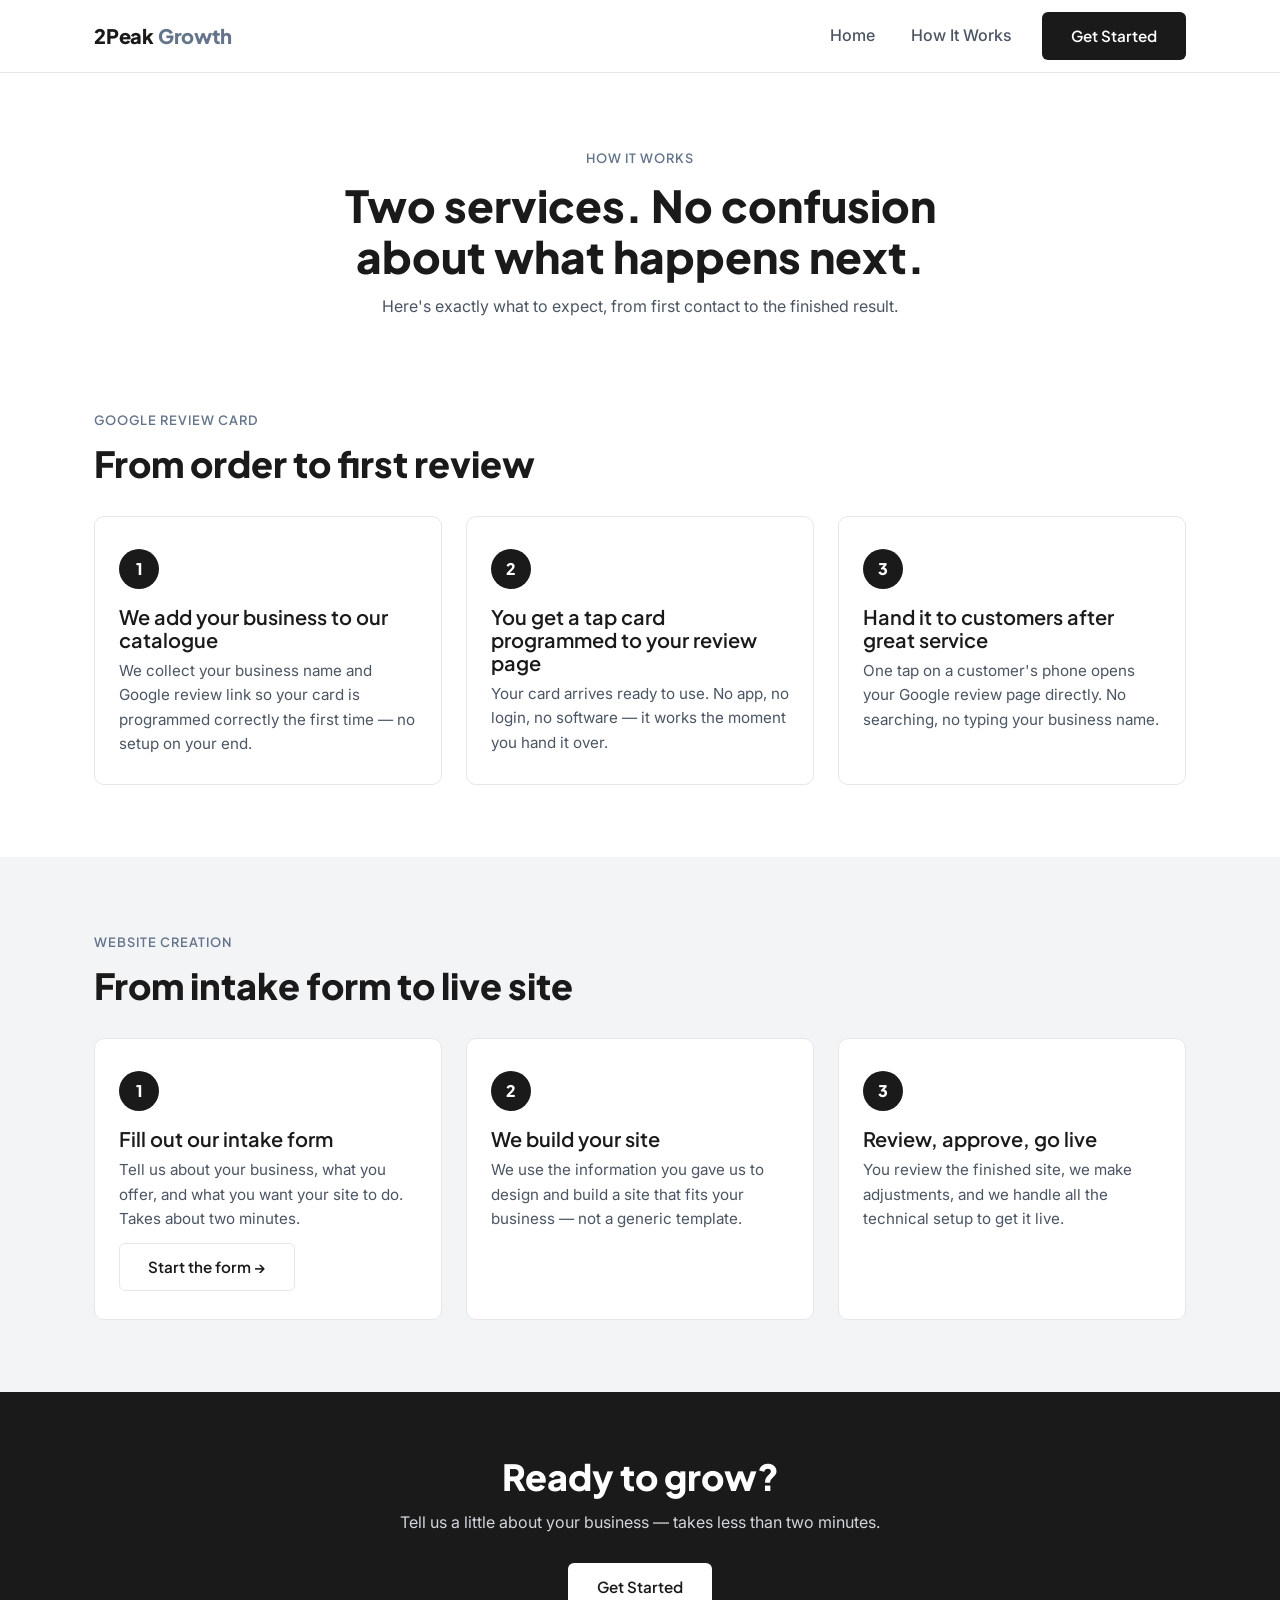
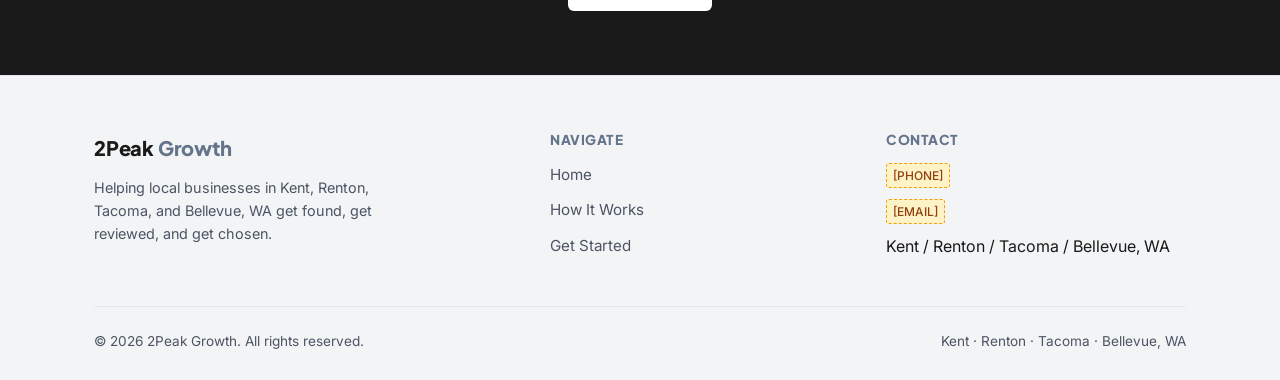
==== how-it-works.html @ 21f5dffa "Initial build: 2Peak Growth marketing site Co-Authored-By: Claude Sonnet 5 <noreply@anthropic.com> C" ====
<!DOCTYPE html>
<html lang="en">
<head>
<meta charset="UTF-8" />
<meta name="viewport" content="width=device-width, initial-scale=1.0" />
<title>How It Works — 2Peak Growth</title>
<meta name="description" content="See exactly how the Google Review tap card and website creation process work, step by step." />
<link rel="preconnect" href="https://fonts.googleapis.com">
<link rel="preconnect" href="https://fonts.gstatic.com" crossorigin>
<link href="https://fonts.googleapis.com/css2?family=Inter:wght@400;500&family=Plus+Jakarta+Sans:wght@600;800&display=swap" rel="stylesheet">
<link rel="stylesheet" href="css/style.css" />
</head>
<body>

<header class="site-header">
  <div class="container nav">
    <a href="index.html" class="logo">2Peak <span>Growth</span></a>
    <nav aria-label="Primary">
      <button class="nav-toggle" aria-label="Toggle menu" aria-expanded="false">
        <span></span><span></span><span></span>
      </button>
      <div class="nav-links">
        <a href="index.html">Home</a>
        <a href="how-it-works.html">How It Works</a>
        <a href="start.html" class="btn btn-primary nav-cta">Get Started</a>
      </div>
    </nav>
  </div>
</header>

<main>

  <section class="section" style="padding-bottom:24px;">
    <div class="container">
      <div class="section-header" style="max-width:640px;">
        <span class="eyebrow">How It Works</span>
        <h1 style="font-size:clamp(1.9rem, 4vw, 2.75rem);">Two services. No confusion about what happens next.</h1>
        <p>Here's exactly what to expect, from first contact to the finished result.</p>
      </div>
    </div>
  </section>

  <!-- RC Card section -->
  <section class="section" style="padding-top:24px;">
    <div class="container">
      <div class="how-block">
        <div class="how-block-header">
          <span class="eyebrow">Google Review Card</span>
          <h2>From order to first review</h2>
        </div>
        <div class="steps">
          <div class="step">
            <div class="step-number">1</div>
            <h3>We add your business to our catalogue</h3>
            <p>We collect your business name and Google review link so your card is programmed correctly the first time — no setup on your end.</p>
          </div>
          <div class="step">
            <div class="step-number">2</div>
            <h3>You get a tap card programmed to your review page</h3>
            <p>Your card arrives ready to use. No app, no login, no software — it works the moment you hand it over.</p>
          </div>
          <div class="step">
            <div class="step-number">3</div>
            <h3>Hand it to customers after great service</h3>
            <p>One tap on a customer's phone opens your Google review page directly. No searching, no typing your business name.</p>
          </div>
        </div>
      </div>
    </div>
  </section>

  <!-- Website section -->
  <section class="section section-alt">
    <div class="container">
      <div class="how-block">
        <div class="how-block-header">
          <span class="eyebrow">Website Creation</span>
          <h2>From intake form to live site</h2>
        </div>
        <div class="steps">
          <div class="step">
            <div class="step-number">1</div>
            <h3>Fill out our intake form</h3>
            <p>Tell us about your business, what you offer, and what you want your site to do. Takes about two minutes.</p>
            <p style="margin-top:12px;"><a href="start.html" class="btn btn-ghost">Start the form →</a></p>
          </div>
          <div class="step">
            <div class="step-number">2</div>
            <h3>We build your site</h3>
            <p>We use the information you gave us to design and build a site that fits your business — not a generic template.</p>
          </div>
          <div class="step">
            <div class="step-number">3</div>
            <h3>Review, approve, go live</h3>
            <p>You review the finished site, we make adjustments, and we handle all the technical setup to get it live.</p>
          </div>
        </div>
      </div>
    </div>
  </section>

  <section class="cta-band">
    <div class="container">
      <h2>Ready to grow?</h2>
      <p>Tell us a little about your business — takes less than two minutes.</p>
      <a href="start.html" class="btn btn-primary">Get Started</a>
    </div>
  </section>

</main>

<footer class="site-footer">
  <div class="container">
    <div class="footer-grid">
      <div class="footer-brand">
        <a href="index.html" class="logo">2Peak <span>Growth</span></a>
        <p>Helping local businesses in Kent, Renton, Tacoma, and Bellevue, WA get found, get reviewed, and get chosen.</p>
      </div>
      <div class="footer-col">
        <h4>Navigate</h4>
        <ul>
          <li><a href="index.html">Home</a></li>
          <li><a href="how-it-works.html">How It Works</a></li>
          <li><a href="start.html">Get Started</a></li>
        </ul>
      </div>
      <div class="footer-col">
        <h4>Contact</h4>
        <ul>
          <li><span class="placeholder">[PHONE]</span></li>
          <li><span class="placeholder">[EMAIL]</span></li>
          <li>Kent / Renton / Tacoma / Bellevue, WA</li>
        </ul>
      </div>
    </div>
    <div class="footer-bottom">
      <span>&copy; 2026 2Peak Growth. All rights reserved.</span>
      <span>Kent · Renton · Tacoma · Bellevue, WA</span>
    </div>
  </div>
</footer>

<script src="js/main.js"></script>
</body>
</html>
---- css/style.css ----
/* ============================================================
   2Peak Growth — style.css
   Single stylesheet, no framework. Mobile-first.
   ============================================================ */

/* ---------- Reset ---------- */
*,
*::before,
*::after {
  box-sizing: border-box;
}

html,
body,
h1,
h2,
h3,
h4,
p,
ul,
ol,
figure {
  margin: 0;
  padding: 0;
}

ul {
  list-style: none;
}

a {
  color: inherit;
  text-decoration: none;
}

img,
svg {
  display: block;
  max-width: 100%;
}

button {
  font: inherit;
  cursor: pointer;
}

/* ---------- Design tokens ---------- */
:root {
  --color-bg: #ffffff;
  --color-bg-alt: #f3f4f6;
  --color-bg-off: #f8f8f8;
  --color-text: #1a1a1a;
  --color-text-muted: #4b5563;
  --color-accent: #64748b;
  --color-border: #e5e7eb;
  --color-dark: #1a1a1a;
  --color-blue: #2563eb;
  --color-blue-dark: #1d4ed8;
  --color-error: #dc2626;
  --color-error-bg: #fef2f2;
  --color-success: #059669;
  --color-success-bg: #ecfdf5;

  --font-heading: "Plus Jakarta Sans", -apple-system, BlinkMacSystemFont, "Segoe UI", sans-serif;
  --font-body: "Inter", -apple-system, BlinkMacSystemFont, "Segoe UI", sans-serif;

  --max-width: 1140px;
  --radius: 10px;
  --radius-sm: 6px;

  --shadow-sm: 0 1px 2px rgba(26, 26, 26, 0.05);
  --shadow-md: 0 4px 16px rgba(26, 26, 26, 0.08);
}

body {
  background: var(--color-bg);
  color: var(--color-text);
  font-family: var(--font-body);
  font-weight: 400;
  line-height: 1.6;
  -webkit-font-smoothing: antialiased;
}

h1,
h2,
h3,
h4 {
  font-family: var(--font-heading);
  font-weight: 800;
  line-height: 1.15;
  color: var(--color-text);
}

h1 {
  font-size: clamp(2.1rem, 5vw, 3.4rem);
}

h2 {
  font-size: clamp(1.6rem, 3.5vw, 2.25rem);
}

h3 {
  font-size: 1.25rem;
  font-weight: 600;
}

p {
  color: var(--color-text-muted);
}

.eyebrow {
  display: inline-block;
  font-family: var(--font-heading);
  font-weight: 600;
  font-size: 0.8rem;
  letter-spacing: 0.08em;
  text-transform: uppercase;
  color: var(--color-accent);
  margin-bottom: 0.75rem;
}

/* ---------- Layout helpers ---------- */
.container {
  width: 100%;
  max-width: var(--max-width);
  margin: 0 auto;
  padding: 0 24px;
}

.section {
  padding: 72px 0;
}

.section-alt {
  background: var(--color-bg-alt);
}

.section-header {
  max-width: 640px;
  margin: 0 auto 40px;
  text-align: center;
}

.section-header p {
  margin-top: 12px;
}

/* ---------- Placeholder marker ---------- */
.placeholder {
  background: #fef3c7;
  border: 1px dashed #f59e0b;
  padding: 2px 6px;
  border-radius: 3px;
  font-size: 12px;
  color: #92400e;
  font-family: var(--font-body);
  font-weight: 500;
  display: inline-block;
}

/* ---------- Buttons ---------- */
.btn {
  display: inline-flex;
  align-items: center;
  justify-content: center;
  gap: 8px;
  min-height: 48px;
  padding: 0 28px;
  border-radius: var(--radius-sm);
  font-family: var(--font-heading);
  font-weight: 600;
  font-size: 0.95rem;
  border: 1px solid transparent;
  transition: transform 0.12s ease, background-color 0.12s ease, border-color 0.12s ease;
  white-space: nowrap;
}

.btn:active {
  transform: translateY(1px);
}

.btn-primary {
  background: var(--color-dark);
  color: #ffffff;
}

.btn-primary:hover {
  background: #333333;
}

.btn-blue {
  background: var(--color-blue);
  color: #ffffff;
}

.btn-blue:hover {
  background: var(--color-blue-dark);
}

.btn-ghost {
  background: transparent;
  color: var(--color-text);
  border-color: var(--color-border);
}

.btn-ghost:hover {
  border-color: var(--color-accent);
  background: var(--color-bg-alt);
}

.btn-block {
  width: 100%;
}

/* ---------- Header / Nav ---------- */
.site-header {
  position: sticky;
  top: 0;
  z-index: 50;
  background: rgba(255, 255, 255, 0.92);
  backdrop-filter: saturate(180%) blur(8px);
  border-bottom: 1px solid var(--color-border);
}

.nav {
  display: flex;
  align-items: center;
  justify-content: space-between;
  height: 72px;
}

.logo {
  font-family: var(--font-heading);
  font-weight: 800;
  font-size: 1.25rem;
  letter-spacing: -0.01em;
  color: var(--color-text);
}

.logo span {
  color: var(--color-accent);
}

.nav-links {
  display: flex;
  align-items: center;
  gap: 8px;
}

.nav-links a:not(.btn) {
  display: inline-flex;
  align-items: center;
  height: 44px;
  padding: 0 14px;
  font-weight: 500;
  color: var(--color-text-muted);
  border-radius: var(--radius-sm);
  transition: color 0.12s ease, background-color 0.12s ease;
}

.nav-links a:not(.btn):hover {
  color: var(--color-text);
  background: var(--color-bg-alt);
}

.nav-cta {
  margin-left: 8px;
}

.nav-toggle {
  display: none;
  flex-direction: column;
  justify-content: center;
  gap: 5px;
  width: 44px;
  height: 44px;
  background: transparent;
  border: 1px solid var(--color-border);
  border-radius: var(--radius-sm);
}

.nav-toggle span {
  display: block;
  width: 20px;
  height: 2px;
  margin: 0 auto;
  background: var(--color-text);
  transition: transform 0.2s ease, opacity 0.2s ease;
}

.nav-toggle.is-open span:nth-child(1) {
  transform: translateY(7px) rotate(45deg);
}

.nav-toggle.is-open span:nth-child(2) {
  opacity: 0;
}

.nav-toggle.is-open span:nth-child(3) {
  transform: translateY(-7px) rotate(-45deg);
}

@media (max-width: 767px) {
  .nav-toggle {
    display: flex;
  }

  .nav-links {
    position: absolute;
    top: 72px;
    left: 0;
    right: 0;
    flex-direction: column;
    align-items: stretch;
    background: #ffffff;
    border-bottom: 1px solid var(--color-border);
    padding: 12px 24px 20px;
    gap: 4px;
    display: none;
  }

  .nav-links.is-open {
    display: flex;
  }

  .nav-links a:not(.btn) {
    height: 48px;
    width: 100%;
  }

  .nav-cta {
    margin-left: 0;
    margin-top: 8px;
  }
}

/* ---------- Hero ---------- */
.hero {
  position: relative;
  overflow: hidden;
  padding: 96px 0 80px;
}

.hero-bg {
  position: absolute;
  inset: 0;
  z-index: 0;
  pointer-events: none;
  opacity: 0.6;
}

.hero-bg svg {
  width: 100%;
  height: 100%;
}

.hero-inner {
  position: relative;
  z-index: 1;
  max-width: 720px;
}

.hero h1 {
  margin-bottom: 20px;
}

.hero-sub {
  font-size: 1.15rem;
  max-width: 560px;
  margin-bottom: 32px;
}

.hero-actions {
  display: flex;
  flex-wrap: wrap;
  gap: 14px;
}

/* ---------- Stats ---------- */
.stat-grid {
  display: grid;
  grid-template-columns: 1fr;
  gap: 20px;
}

@media (min-width: 640px) {
  .stat-grid {
    grid-template-columns: repeat(3, 1fr);
  }
}

.stat-card {
  background: var(--color-bg);
  border: 1px solid var(--color-border);
  border-radius: var(--radius);
  padding: 28px 24px;
  text-align: center;
}

.stat-number {
  font-family: var(--font-heading);
  font-weight: 800;
  font-size: 2.25rem;
  color: var(--color-text);
  display: block;
  margin-bottom: 8px;
}

.stat-card p {
  font-size: 0.95rem;
}

/* ---------- Service cards ---------- */
.card-grid {
  display: grid;
  grid-template-columns: 1fr;
  gap: 24px;
}

@media (min-width: 720px) {
  .card-grid {
    grid-template-columns: repeat(2, 1fr);
  }
}

.service-card {
  background: var(--color-bg);
  border: 1px solid var(--color-border);
  border-radius: var(--radius);
  padding: 36px 32px;
  display: flex;
  flex-direction: column;
  gap: 16px;
  transition: box-shadow 0.15s ease, transform 0.15s ease;
}

.service-card:hover {
  box-shadow: var(--shadow-md);
  transform: translateY(-2px);
}

.service-icon {
  width: 52px;
  height: 52px;
  border-radius: var(--radius-sm);
  background: var(--color-bg-alt);
  display: flex;
  align-items: center;
  justify-content: center;
  color: var(--color-accent);
}

.service-price {
  font-family: var(--font-heading);
  font-weight: 800;
  font-size: 1.5rem;
  color: var(--color-text);
}

.service-card .btn {
  margin-top: 8px;
  align-self: flex-start;
}

/* ---------- Steps ---------- */
.steps {
  display: grid;
  grid-template-columns: 1fr;
  gap: 24px;
}

@media (min-width: 720px) {
  .steps {
    grid-template-columns: repeat(3, 1fr);
  }
}

.step {
  position: relative;
  padding: 32px 24px 28px;
  background: var(--color-bg);
  border: 1px solid var(--color-border);
  border-radius: var(--radius);
}

.step-number {
  width: 40px;
  height: 40px;
  border-radius: 50%;
  background: var(--color-dark);
  color: #fff;
  font-family: var(--font-heading);
  font-weight: 800;
  display: flex;
  align-items: center;
  justify-content: center;
  margin-bottom: 16px;
}

.step h3 {
  margin-bottom: 8px;
}

.step p {
  font-size: 0.95rem;
}

.how-block {
  margin-bottom: 64px;
}

.how-block:last-child {
  margin-bottom: 0;
}

.how-block-header {
  margin-bottom: 32px;
}

.how-block-header h2 {
  margin-bottom: 8px;
}

/* ---------- Results teaser / coming soon ---------- */
.teaser-box {
  max-width: 640px;
  margin: 0 auto;
  text-align: center;
  background: var(--color-bg);
  border: 1px dashed var(--color-border);
  border-radius: var(--radius);
  padding: 56px 32px;
}

.teaser-icon {
  width: 56px;
  height: 56px;
  margin: 0 auto 20px;
  border-radius: 50%;
  background: var(--color-bg-alt);
  display: flex;
  align-items: center;
  justify-content: center;
  color: var(--color-accent);
}

.teaser-box h2 {
  margin-bottom: 10px;
}

.teaser-box p {
  margin-bottom: 0;
}

/* ---------- CTA band ---------- */
.cta-band {
  background: var(--color-dark);
  padding: 64px 0;
  text-align: center;
}

.cta-band h2 {
  color: #ffffff;
  margin-bottom: 12px;
}

.cta-band p {
  color: #d1d5db;
  margin-bottom: 28px;
}

.cta-band .btn-primary {
  background: #ffffff;
  color: var(--color-dark);
}

.cta-band .btn-primary:hover {
  background: #e5e7eb;
}

/* ---------- Footer ---------- */
.site-footer {
  background: var(--color-bg-alt);
  border-top: 1px solid var(--color-border);
  padding: 56px 0 28px;
}

.footer-grid {
  display: grid;
  grid-template-columns: 1fr;
  gap: 36px;
  margin-bottom: 36px;
}

@media (min-width: 640px) {
  .footer-grid {
    grid-template-columns: 1.4fr 1fr 1fr;
  }
}

.footer-brand p {
  margin-top: 12px;
  font-size: 0.9rem;
  max-width: 280px;
}

.footer-col h4 {
  font-size: 0.85rem;
  letter-spacing: 0.04em;
  text-transform: uppercase;
  color: var(--color-accent);
  margin-bottom: 14px;
}

.footer-col ul li {
  margin-bottom: 10px;
}

.footer-col ul li a {
  font-size: 0.95rem;
  color: var(--color-text-muted);
}

.footer-col ul li a:hover {
  color: var(--color-text);
}

.footer-bottom {
  border-top: 1px solid var(--color-border);
  padding-top: 24px;
  display: flex;
  flex-wrap: wrap;
  gap: 12px;
  justify-content: space-between;
  font-size: 0.85rem;
  color: var(--color-text-muted);
}

/* ---------- Forms ---------- */
.form-page {
  padding: 64px 0 96px;
}

.form-wrap {
  max-width: 640px;
  margin: 0 auto;
}

.form-intro {
  text-align: center;
  margin-bottom: 40px;
}

.form-intro p {
  margin-top: 10px;
}

.lead-form {
  background: var(--color-bg);
  border: 1px solid var(--color-border);
  border-radius: var(--radius);
  padding: 36px;
  display: grid;
  gap: 22px;
}

@media (max-width: 480px) {
  .lead-form {
    padding: 24px 20px;
  }
}

.field {
  display: flex;
  flex-direction: column;
  gap: 6px;
}

.field label {
  font-family: var(--font-heading);
  font-weight: 600;
  font-size: 0.9rem;
}

.field .hint {
  font-size: 0.8rem;
  color: var(--color-text-muted);
  font-weight: 400;
}

.field input[type="text"],
.field input[type="email"],
.field input[type="tel"],
.field input[type="number"],
.field input[type="url"],
.field textarea {
  min-height: 48px;
  padding: 0 14px;
  border: 1px solid var(--color-border);
  border-radius: var(--radius-sm);
  font-family: var(--font-body);
  font-size: 0.95rem;
  background: var(--color-bg);
  color: var(--color-text);
  transition: border-color 0.12s ease;
}

.field textarea {
  min-height: 120px;
  padding: 12px 14px;
  resize: vertical;
}

.field input:focus,
.field textarea:focus {
  outline: none;
  border-color: var(--color-accent);
}

.field.has-error input,
.field.has-error textarea {
  border-color: var(--color-error);
  background: var(--color-error-bg);
}

.field-error {
  display: none;
  font-size: 0.82rem;
  color: var(--color-error);
}

.field.has-error .field-error {
  display: block;
}

.radio-group {
  display: flex;
  flex-wrap: wrap;
  gap: 10px;
}

.radio-option {
  flex: 1 1 140px;
  position: relative;
}

.radio-option input {
  position: absolute;
  opacity: 0;
  width: 44px;
  height: 44px;
  cursor: pointer;
}

.radio-option label {
  display: flex;
  align-items: center;
  justify-content: center;
  min-height: 48px;
  padding: 0 12px;
  border: 1px solid var(--color-border);
  border-radius: var(--radius-sm);
  font-weight: 500;
  font-size: 0.9rem;
  text-align: center;
  transition: border-color 0.12s ease, background-color 0.12s ease;
}

.radio-option input:checked + label {
  border-color: var(--color-dark);
  background: var(--color-bg-alt);
}

.radio-option input:focus-visible + label {
  outline: 2px solid var(--color-blue);
  outline-offset: 2px;
}

.form-status {
  display: none;
  padding: 16px 18px;
  border-radius: var(--radius-sm);
  font-size: 0.95rem;
  font-weight: 500;
}

.form-status.is-visible {
  display: block;
}

.form-status.is-success {
  background: var(--color-success-bg);
  color: var(--color-success);
  border: 1px solid #a7f3d0;
}

.form-status.is-error {
  background: var(--color-error-bg);
  color: var(--color-error);
  border: 1px solid #fecaca;
}

.required-note {
  font-size: 0.85rem;
  color: var(--color-text-muted);
  margin-top: -6px;
}

.lead-form[hidden] {
  display: none;
}

/* ---------- Placeholder pages (results / portfolio / pricing) ---------- */
.coming-soon {
  padding: 96px 0;
}

.coming-soon .teaser-box {
  padding: 64px 40px;
}

.coming-soon .teaser-box .btn {
  margin-top: 24px;
}

/* ---------- Utility ---------- */
.mt-0 {
  margin-top: 0;
}

.text-center {
  text-align: center;
}

.visually-hidden {
  position: absolute;
  width: 1px;
  height: 1px;
  overflow: hidden;
  clip: rect(0 0 0 0);
  white-space: nowrap;
}
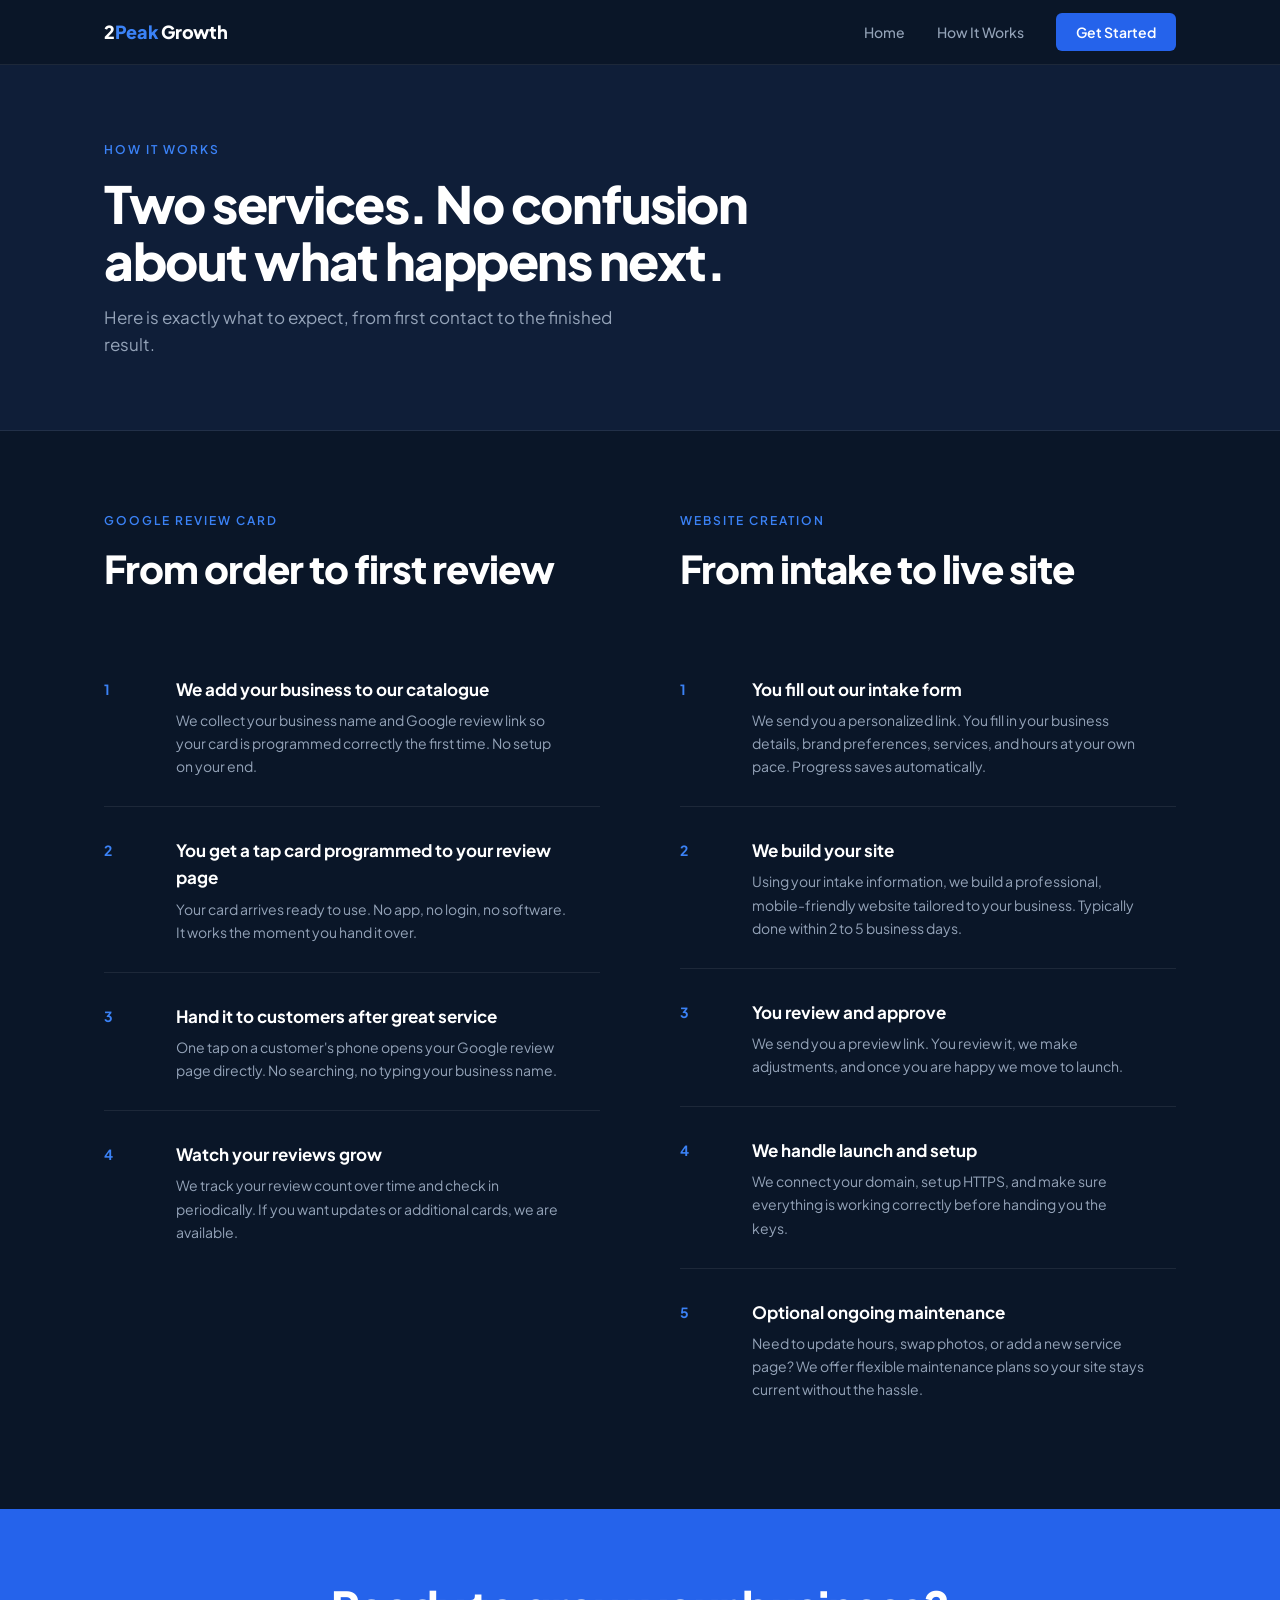
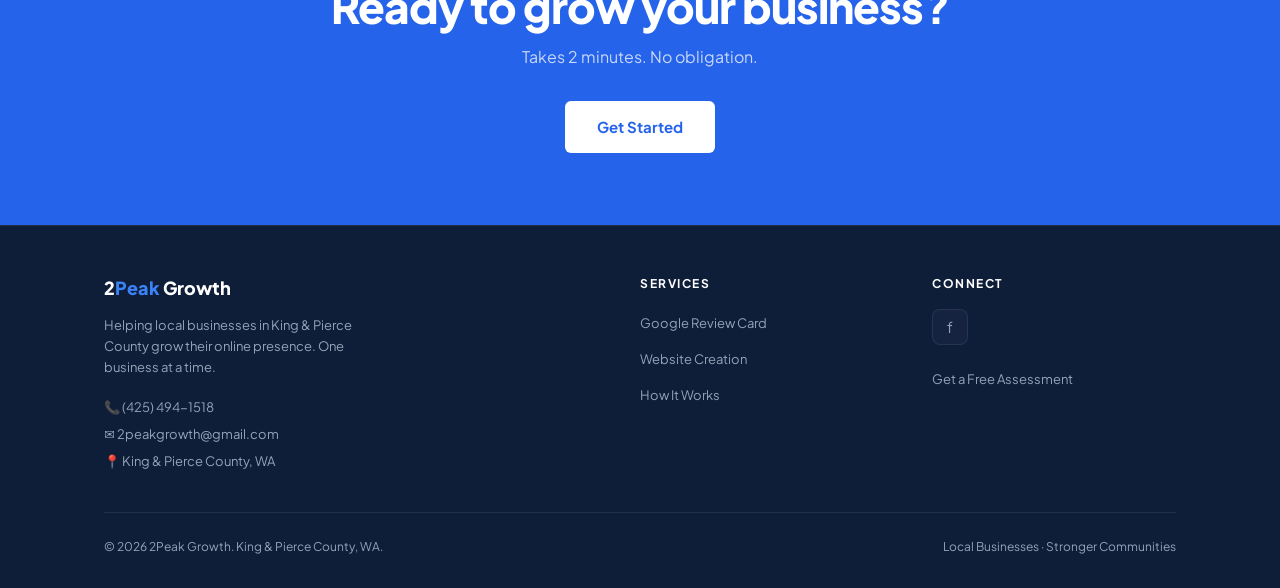
==== commit ec77bec6: "Add files via upload" ====
--- a/how-it-works.html
+++ b/how-it-works.html
@@ -1,145 +1,245 @@
 <!DOCTYPE html>
 <html lang="en">
 <head>
-<meta charset="UTF-8" />
-<meta name="viewport" content="width=device-width, initial-scale=1.0" />
-<title>How It Works — 2Peak Growth</title>
-<meta name="description" content="See exactly how the Google Review tap card and website creation process work, step by step." />
-<link rel="preconnect" href="https://fonts.googleapis.com">
-<link rel="preconnect" href="https://fonts.gstatic.com" crossorigin>
-<link href="https://fonts.googleapis.com/css2?family=Inter:wght@400;500&family=Plus+Jakarta+Sans:wght@600;800&display=swap" rel="stylesheet">
-<link rel="stylesheet" href="css/style.css" />
+  <meta charset="UTF-8">
+  <meta name="viewport" content="width=device-width, initial-scale=1.0">
+  <meta name="description" content="See exactly how 2Peak Growth works — from first contact to your first new review or a live website.">
+  <title>How It Works — 2Peak Growth</title>
+  <link rel="stylesheet" href="css/style.css">
+  <style>
+    .process-section { padding: 80px 0; }
+    .process-label {
+      font-size: 12px;
+      font-weight: 600;
+      letter-spacing: 2px;
+      text-transform: uppercase;
+      color: var(--blue-light);
+      margin-bottom: 8px;
+    }
+    .process-title {
+      font-size: clamp(28px, 3vw, 40px);
+      font-weight: 800;
+      letter-spacing: -1px;
+      margin-bottom: 48px;
+    }
+    .step-list { display: flex; flex-direction: column; gap: 2px; }
+    .step-item {
+      display: grid;
+      grid-template-columns: 48px 1fr;
+      gap: 24px;
+      padding: 28px 32px 28px 0;
+      border-bottom: 1px solid var(--border);
+      align-items: start;
+    }
+    .step-item:last-child { border-bottom: none; }
+    .step-n {
+      font-size: 14px;
+      font-weight: 700;
+      color: var(--blue-light);
+      padding-top: 2px;
+    }
+    .step-body-title {
+      font-size: 17px;
+      font-weight: 700;
+      margin-bottom: 6px;
+    }
+    .step-body-desc {
+      font-size: 14px;
+      color: var(--muted);
+      line-height: 1.65;
+    }
+    .process-divider {
+      border: none;
+      border-top: 1px solid var(--border);
+      margin: 0;
+    }
+    .page-hero {
+      padding: 140px 0 72px;
+      background: var(--navy-mid);
+      border-bottom: 1px solid var(--border);
+    }
+    .page-hero h1 {
+      font-size: clamp(32px, 4vw, 52px);
+      font-weight: 800;
+      letter-spacing: -1.5px;
+      margin-bottom: 16px;
+    }
+    .page-hero p {
+      font-size: 17px;
+      color: var(--muted);
+      max-width: 520px;
+    }
+    .two-col {
+      display: grid;
+      grid-template-columns: 1fr 1fr;
+      gap: 80px;
+    }
+    @media (max-width: 768px) {
+      .two-col { grid-template-columns: 1fr; gap: 48px; }
+      .step-item { grid-template-columns: 40px 1fr; gap: 16px; padding: 24px 0; }
+    }
+  </style>
 </head>
 <body>
 
-<header class="site-header">
-  <div class="container nav">
-    <a href="index.html" class="logo">2Peak <span>Growth</span></a>
-    <nav aria-label="Primary">
-      <button class="nav-toggle" aria-label="Toggle menu" aria-expanded="false">
-        <span></span><span></span><span></span>
-      </button>
-      <div class="nav-links">
-        <a href="index.html">Home</a>
-        <a href="how-it-works.html">How It Works</a>
-        <a href="start.html" class="btn btn-primary nav-cta">Get Started</a>
-      </div>
-    </nav>
-  </div>
-</header>
-
-<main>
-
-  <section class="section" style="padding-bottom:24px;">
-    <div class="container">
-      <div class="section-header" style="max-width:640px;">
-        <span class="eyebrow">How It Works</span>
-        <h1 style="font-size:clamp(1.9rem, 4vw, 2.75rem);">Two services. No confusion about what happens next.</h1>
-        <p>Here's exactly what to expect, from first contact to the finished result.</p>
-      </div>
-    </div>
-  </section>
-
-  <!-- RC Card section -->
-  <section class="section" style="padding-top:24px;">
-    <div class="container">
-      <div class="how-block">
-        <div class="how-block-header">
-          <span class="eyebrow">Google Review Card</span>
-          <h2>From order to first review</h2>
-        </div>
-        <div class="steps">
-          <div class="step">
-            <div class="step-number">1</div>
-            <h3>We add your business to our catalogue</h3>
-            <p>We collect your business name and Google review link so your card is programmed correctly the first time — no setup on your end.</p>
-          </div>
-          <div class="step">
-            <div class="step-number">2</div>
-            <h3>You get a tap card programmed to your review page</h3>
-            <p>Your card arrives ready to use. No app, no login, no software — it works the moment you hand it over.</p>
-          </div>
-          <div class="step">
-            <div class="step-number">3</div>
-            <h3>Hand it to customers after great service</h3>
-            <p>One tap on a customer's phone opens your Google review page directly. No searching, no typing your business name.</p>
-          </div>
-        </div>
-      </div>
-    </div>
-  </section>
-
-  <!-- Website section -->
-  <section class="section section-alt">
-    <div class="container">
-      <div class="how-block">
-        <div class="how-block-header">
-          <span class="eyebrow">Website Creation</span>
-          <h2>From intake form to live site</h2>
-        </div>
-        <div class="steps">
-          <div class="step">
-            <div class="step-number">1</div>
-            <h3>Fill out our intake form</h3>
-            <p>Tell us about your business, what you offer, and what you want your site to do. Takes about two minutes.</p>
-            <p style="margin-top:12px;"><a href="start.html" class="btn btn-ghost">Start the form →</a></p>
-          </div>
-          <div class="step">
-            <div class="step-number">2</div>
-            <h3>We build your site</h3>
-            <p>We use the information you gave us to design and build a site that fits your business — not a generic template.</p>
-          </div>
-          <div class="step">
-            <div class="step-number">3</div>
-            <h3>Review, approve, go live</h3>
-            <p>You review the finished site, we make adjustments, and we handle all the technical setup to get it live.</p>
-          </div>
-        </div>
-      </div>
-    </div>
-  </section>
-
-  <section class="cta-band">
-    <div class="container">
-      <h2>Ready to grow?</h2>
-      <p>Tell us a little about your business — takes less than two minutes.</p>
-      <a href="start.html" class="btn btn-primary">Get Started</a>
-    </div>
-  </section>
-
-</main>
-
-<footer class="site-footer">
+<nav>
+  <div class="container nav-inner">
+    <a href="index.html" class="nav-logo">2<span>Peak</span> Growth</a>
+    <ul class="nav-links" id="navLinks">
+      <li><a href="index.html">Home</a></li>
+      <li><a href="how-it-works.html">How It Works</a></li>
+      <li><a href="start.html" class="nav-cta">Get Started</a></li>
+    </ul>
+    <div class="nav-hamburger" id="hamburger" onclick="toggleNav()">
+      <span></span><span></span><span></span>
+    </div>
+  </div>
+</nav>
+
+<div class="page-hero">
   <div class="container">
-    <div class="footer-grid">
-      <div class="footer-brand">
-        <a href="index.html" class="logo">2Peak <span>Growth</span></a>
-        <p>Helping local businesses in Kent, Renton, Tacoma, and Bellevue, WA get found, get reviewed, and get chosen.</p>
-      </div>
-      <div class="footer-col">
-        <h4>Navigate</h4>
-        <ul>
-          <li><a href="index.html">Home</a></li>
+    <div class="section-label">How It Works</div>
+    <h1>Two services. No confusion<br>about what happens next.</h1>
+    <p>Here is exactly what to expect, from first contact to the finished result.</p>
+  </div>
+</div>
+
+<section style="padding: 80px 0; background: var(--navy);">
+  <div class="container two-col">
+
+    <div>
+      <div class="process-label">Google Review Card</div>
+      <div class="process-title">From order to first review</div>
+      <div class="step-list">
+        <div class="step-item">
+          <div class="step-n">1</div>
+          <div>
+            <div class="step-body-title">We add your business to our catalogue</div>
+            <p class="step-body-desc">We collect your business name and Google review link so your card is programmed correctly the first time. No setup on your end.</p>
+          </div>
+        </div>
+        <div class="step-item">
+          <div class="step-n">2</div>
+          <div>
+            <div class="step-body-title">You get a tap card programmed to your review page</div>
+            <p class="step-body-desc">Your card arrives ready to use. No app, no login, no software. It works the moment you hand it over.</p>
+          </div>
+        </div>
+        <div class="step-item">
+          <div class="step-n">3</div>
+          <div>
+            <div class="step-body-title">Hand it to customers after great service</div>
+            <p class="step-body-desc">One tap on a customer's phone opens your Google review page directly. No searching, no typing your business name.</p>
+          </div>
+        </div>
+        <div class="step-item">
+          <div class="step-n">4</div>
+          <div>
+            <div class="step-body-title">Watch your reviews grow</div>
+            <p class="step-body-desc">We track your review count over time and check in periodically. If you want updates or additional cards, we are available.</p>
+          </div>
+        </div>
+      </div>
+    </div>
+
+    <div>
+      <div class="process-label">Website Creation</div>
+      <div class="process-title">From intake to live site</div>
+      <div class="step-list">
+        <div class="step-item">
+          <div class="step-n">1</div>
+          <div>
+            <div class="step-body-title">You fill out our intake form</div>
+            <p class="step-body-desc">We send you a personalized link. You fill in your business details, brand preferences, services, and hours at your own pace. Progress saves automatically.</p>
+          </div>
+        </div>
+        <div class="step-item">
+          <div class="step-n">2</div>
+          <div>
+            <div class="step-body-title">We build your site</div>
+            <p class="step-body-desc">Using your intake information, we build a professional, mobile-friendly website tailored to your business. Typically done within 2 to 5 business days.</p>
+          </div>
+        </div>
+        <div class="step-item">
+          <div class="step-n">3</div>
+          <div>
+            <div class="step-body-title">You review and approve</div>
+            <p class="step-body-desc">We send you a preview link. You review it, we make adjustments, and once you are happy we move to launch.</p>
+          </div>
+        </div>
+        <div class="step-item">
+          <div class="step-n">4</div>
+          <div>
+            <div class="step-body-title">We handle launch and setup</div>
+            <p class="step-body-desc">We connect your domain, set up HTTPS, and make sure everything is working correctly before handing you the keys.</p>
+          </div>
+        </div>
+        <div class="step-item">
+          <div class="step-n">5</div>
+          <div>
+            <div class="step-body-title">Optional ongoing maintenance</div>
+            <p class="step-body-desc">Need to update hours, swap photos, or add a new service page? We offer flexible maintenance plans so your site stays current without the hassle.</p>
+          </div>
+        </div>
+      </div>
+    </div>
+
+  </div>
+</section>
+
+<section class="cta-band">
+  <div class="container">
+    <h2>Ready to grow your business?</h2>
+    <p>Takes 2 minutes. No obligation.</p>
+    <a href="start.html" class="btn-white">Get Started</a>
+  </div>
+</section>
+
+<footer>
+  <div class="container">
+    <div class="footer-inner">
+      <div>
+        <div class="footer-brand">2<span>Peak</span> Growth</div>
+        <p class="footer-tagline">
+          Helping local businesses in King &amp; Pierce County grow their
+          online presence. One business at a time.
+        </p>
+        <div class="footer-contact">
+          <a href="tel:4254941518">📞 (425) 494-1518</a>
+          <a href="mailto:2peakgrowth@gmail.com">✉ 2peakgrowth@gmail.com</a>
+          <span style="font-size:13px;color:var(--muted)">📍 King &amp; Pierce County, WA</span>
+        </div>
+      </div>
+      <div>
+        <div class="footer-heading">Services</div>
+        <ul class="footer-links">
+          <li><a href="start.html">Google Review Card</a></li>
+          <li><a href="start.html">Website Creation</a></li>
           <li><a href="how-it-works.html">How It Works</a></li>
-          <li><a href="start.html">Get Started</a></li>
         </ul>
       </div>
-      <div class="footer-col">
-        <h4>Contact</h4>
-        <ul>
-          <li><span class="placeholder">[PHONE]</span></li>
-          <li><span class="placeholder">[EMAIL]</span></li>
-          <li>Kent / Renton / Tacoma / Bellevue, WA</li>
+      <div>
+        <div class="footer-heading">Connect</div>
+        <div class="footer-social">
+          <a href="https://www.facebook.com/people/2PeakGrowth/61592983324664/"
+             target="_blank" rel="noopener" class="social-icon" aria-label="Facebook">f</a>
+        </div>
+        <ul class="footer-links" style="margin-top:20px">
+          <li><a href="start.html">Get a Free Assessment</a></li>
         </ul>
       </div>
     </div>
     <div class="footer-bottom">
-      <span>&copy; 2026 2Peak Growth. All rights reserved.</span>
-      <span>Kent · Renton · Tacoma · Bellevue, WA</span>
+      <span class="footer-copy">© 2026 2Peak Growth. King &amp; Pierce County, WA.</span>
+      <span class="footer-copy">Local Businesses · Stronger Communities</span>
     </div>
   </div>
 </footer>
 
-<script src="js/main.js"></script>
+<script>
+function toggleNav() {
+  document.getElementById('navLinks').classList.toggle('open');
+}
+</script>
 </body>
 </html>
--- a/css/style.css
+++ b/css/style.css
@@ -1,842 +1,527 @@
-/* ============================================================
-   2Peak Growth — style.css
-   Single stylesheet, no framework. Mobile-first.
-   ============================================================ */
-
-/* ---------- Reset ---------- */
-*,
-*::before,
-*::after {
-  box-sizing: border-box;
-}
-
-html,
-body,
-h1,
-h2,
-h3,
-h4,
-p,
-ul,
-ol,
-figure {
-  margin: 0;
-  padding: 0;
-}
-
-ul {
-  list-style: none;
-}
-
-a {
-  color: inherit;
-  text-decoration: none;
-}
-
-img,
-svg {
-  display: block;
-  max-width: 100%;
-}
-
-button {
-  font: inherit;
-  cursor: pointer;
-}
-
-/* ---------- Design tokens ---------- */
+/* 2Peak Growth — Main Stylesheet
+   Palette: deep navy + electric blue + white
+   Typography: Plus Jakarta Sans
+   ---------------------------------------- */
+
+@import url('https://fonts.googleapis.com/css2?family=Plus+Jakarta+Sans:wght@400;500;600;800&display=swap');
+
+/* ── Tokens ──────────────────────────────────────────────── */
 :root {
-  --color-bg: #ffffff;
-  --color-bg-alt: #f3f4f6;
-  --color-bg-off: #f8f8f8;
-  --color-text: #1a1a1a;
-  --color-text-muted: #4b5563;
-  --color-accent: #64748b;
-  --color-border: #e5e7eb;
-  --color-dark: #1a1a1a;
-  --color-blue: #2563eb;
-  --color-blue-dark: #1d4ed8;
-  --color-error: #dc2626;
-  --color-error-bg: #fef2f2;
-  --color-success: #059669;
-  --color-success-bg: #ecfdf5;
-
-  --font-heading: "Plus Jakarta Sans", -apple-system, BlinkMacSystemFont, "Segoe UI", sans-serif;
-  --font-body: "Inter", -apple-system, BlinkMacSystemFont, "Segoe UI", sans-serif;
-
-  --max-width: 1140px;
-  --radius: 10px;
-  --radius-sm: 6px;
-
-  --shadow-sm: 0 1px 2px rgba(26, 26, 26, 0.05);
-  --shadow-md: 0 4px 16px rgba(26, 26, 26, 0.08);
-}
-
+  --navy:       #0A1628;
+  --navy-mid:   #0F1E38;
+  --navy-light: #162340;
+  --blue:       #2563EB;
+  --blue-light: #3B82F6;
+  --blue-glow:  rgba(37, 99, 235, 0.15);
+  --white:      #FFFFFF;
+  --muted:      #94A3B8;
+  --border:     rgba(255,255,255,0.08);
+  --radius:     6px;
+  --max-w:      1120px;
+}
+
+/* ── Reset ───────────────────────────────────────────────── */
+*, *::before, *::after { box-sizing: border-box; margin: 0; padding: 0; }
+html { scroll-behavior: smooth; }
 body {
-  background: var(--color-bg);
-  color: var(--color-text);
-  font-family: var(--font-body);
-  font-weight: 400;
+  font-family: 'Plus Jakarta Sans', system-ui, sans-serif;
+  background: var(--navy);
+  color: var(--white);
   line-height: 1.6;
   -webkit-font-smoothing: antialiased;
 }
-
-h1,
-h2,
-h3,
-h4 {
-  font-family: var(--font-heading);
-  font-weight: 800;
-  line-height: 1.15;
-  color: var(--color-text);
-}
-
-h1 {
-  font-size: clamp(2.1rem, 5vw, 3.4rem);
-}
-
-h2 {
-  font-size: clamp(1.6rem, 3.5vw, 2.25rem);
-}
-
-h3 {
-  font-size: 1.25rem;
-  font-weight: 600;
-}
-
-p {
-  color: var(--color-text-muted);
-}
-
-.eyebrow {
-  display: inline-block;
-  font-family: var(--font-heading);
-  font-weight: 600;
-  font-size: 0.8rem;
-  letter-spacing: 0.08em;
-  text-transform: uppercase;
-  color: var(--color-accent);
-  margin-bottom: 0.75rem;
-}
-
-/* ---------- Layout helpers ---------- */
+img { display: block; max-width: 100%; }
+a { color: inherit; text-decoration: none; }
+
+/* ── Layout ──────────────────────────────────────────────── */
 .container {
-  width: 100%;
-  max-width: var(--max-width);
+  max-width: var(--max-w);
   margin: 0 auto;
   padding: 0 24px;
 }
 
-.section {
-  padding: 72px 0;
-}
-
-.section-alt {
-  background: var(--color-bg-alt);
-}
-
-.section-header {
-  max-width: 640px;
-  margin: 0 auto 40px;
-  text-align: center;
-}
-
-.section-header p {
-  margin-top: 12px;
-}
-
-/* ---------- Placeholder marker ---------- */
-.placeholder {
-  background: #fef3c7;
-  border: 1px dashed #f59e0b;
-  padding: 2px 6px;
-  border-radius: 3px;
-  font-size: 12px;
-  color: #92400e;
-  font-family: var(--font-body);
+/* ── Navigation ──────────────────────────────────────────── */
+nav {
+  position: fixed;
+  top: 0; left: 0; right: 0;
+  z-index: 100;
+  background: rgba(10, 22, 40, 0.92);
+  backdrop-filter: blur(12px);
+  border-bottom: 1px solid var(--border);
+}
+.nav-inner {
+  display: flex;
+  align-items: center;
+  justify-content: space-between;
+  height: 64px;
+}
+.nav-logo {
+  font-size: 18px;
+  font-weight: 800;
+  letter-spacing: -0.3px;
+  color: var(--white);
+}
+.nav-logo span { color: var(--blue-light); }
+.nav-links {
+  display: flex;
+  align-items: center;
+  gap: 32px;
+  list-style: none;
+}
+.nav-links a {
+  font-size: 14px;
   font-weight: 500;
-  display: inline-block;
-}
-
-/* ---------- Buttons ---------- */
-.btn {
-  display: inline-flex;
-  align-items: center;
-  justify-content: center;
-  gap: 8px;
-  min-height: 48px;
-  padding: 0 28px;
-  border-radius: var(--radius-sm);
-  font-family: var(--font-heading);
-  font-weight: 600;
-  font-size: 0.95rem;
-  border: 1px solid transparent;
-  transition: transform 0.12s ease, background-color 0.12s ease, border-color 0.12s ease;
-  white-space: nowrap;
-}
-
-.btn:active {
-  transform: translateY(1px);
-}
-
-.btn-primary {
-  background: var(--color-dark);
-  color: #ffffff;
-}
-
-.btn-primary:hover {
-  background: #333333;
-}
-
-.btn-blue {
-  background: var(--color-blue);
-  color: #ffffff;
-}
-
-.btn-blue:hover {
-  background: var(--color-blue-dark);
-}
-
-.btn-ghost {
-  background: transparent;
-  color: var(--color-text);
-  border-color: var(--color-border);
-}
-
-.btn-ghost:hover {
-  border-color: var(--color-accent);
-  background: var(--color-bg-alt);
-}
-
-.btn-block {
-  width: 100%;
-}
-
-/* ---------- Header / Nav ---------- */
-.site-header {
-  position: sticky;
-  top: 0;
-  z-index: 50;
-  background: rgba(255, 255, 255, 0.92);
-  backdrop-filter: saturate(180%) blur(8px);
-  border-bottom: 1px solid var(--color-border);
-}
-
-.nav {
-  display: flex;
-  align-items: center;
-  justify-content: space-between;
-  height: 72px;
-}
-
-.logo {
-  font-family: var(--font-heading);
-  font-weight: 800;
-  font-size: 1.25rem;
-  letter-spacing: -0.01em;
-  color: var(--color-text);
-}
-
-.logo span {
-  color: var(--color-accent);
-}
-
-.nav-links {
-  display: flex;
-  align-items: center;
-  gap: 8px;
-}
-
-.nav-links a:not(.btn) {
-  display: inline-flex;
-  align-items: center;
-  height: 44px;
-  padding: 0 14px;
-  font-weight: 500;
-  color: var(--color-text-muted);
-  border-radius: var(--radius-sm);
-  transition: color 0.12s ease, background-color 0.12s ease;
-}
-
-.nav-links a:not(.btn):hover {
-  color: var(--color-text);
-  background: var(--color-bg-alt);
-}
-
+  color: var(--muted);
+  transition: color 0.2s;
+}
+.nav-links a:hover { color: var(--white); }
 .nav-cta {
-  margin-left: 8px;
-}
-
-.nav-toggle {
+  background: var(--blue);
+  color: var(--white) !important;
+  padding: 10px 20px;
+  border-radius: var(--radius);
+  font-weight: 600 !important;
+  font-size: 14px !important;
+  transition: background 0.2s !important;
+}
+.nav-cta:hover { background: var(--blue-light) !important; }
+.nav-hamburger {
   display: none;
   flex-direction: column;
-  justify-content: center;
   gap: 5px;
-  width: 44px;
-  height: 44px;
-  background: transparent;
-  border: 1px solid var(--color-border);
-  border-radius: var(--radius-sm);
-}
-
-.nav-toggle span {
+  cursor: pointer;
+  padding: 4px;
+}
+.nav-hamburger span {
   display: block;
-  width: 20px;
+  width: 22px;
   height: 2px;
-  margin: 0 auto;
-  background: var(--color-text);
-  transition: transform 0.2s ease, opacity 0.2s ease;
-}
-
-.nav-toggle.is-open span:nth-child(1) {
-  transform: translateY(7px) rotate(45deg);
-}
-
-.nav-toggle.is-open span:nth-child(2) {
-  opacity: 0;
-}
-
-.nav-toggle.is-open span:nth-child(3) {
-  transform: translateY(-7px) rotate(-45deg);
-}
-
-@media (max-width: 767px) {
-  .nav-toggle {
-    display: flex;
-  }
-
-  .nav-links {
-    position: absolute;
-    top: 72px;
-    left: 0;
-    right: 0;
-    flex-direction: column;
-    align-items: stretch;
-    background: #ffffff;
-    border-bottom: 1px solid var(--color-border);
-    padding: 12px 24px 20px;
-    gap: 4px;
-    display: none;
-  }
-
-  .nav-links.is-open {
-    display: flex;
-  }
-
-  .nav-links a:not(.btn) {
-    height: 48px;
-    width: 100%;
-  }
-
-  .nav-cta {
-    margin-left: 0;
-    margin-top: 8px;
-  }
-}
-
-/* ---------- Hero ---------- */
+  background: var(--white);
+  border-radius: 2px;
+  transition: all 0.3s;
+}
+
+/* ── Hero ────────────────────────────────────────────────── */
 .hero {
   position: relative;
+  min-height: 100vh;
+  display: flex;
+  align-items: center;
   overflow: hidden;
-  padding: 96px 0 80px;
-}
-
+  padding-top: 64px;
+}
 .hero-bg {
   position: absolute;
   inset: 0;
-  z-index: 0;
-  pointer-events: none;
-  opacity: 0.6;
-}
-
-.hero-bg svg {
-  width: 100%;
-  height: 100%;
-}
-
-.hero-inner {
+  background-image: url('https://images.unsplash.com/photo-1502175353174-a7a70e73b362?auto=format&fit=crop&w=1920&q=80');
+  background-size: cover;
+  background-position: center 30%;
+  filter: brightness(0.35);
+}
+.hero-bg::after {
+  content: '';
+  position: absolute;
+  inset: 0;
+  background: linear-gradient(
+    135deg,
+    rgba(10,22,40,0.9) 0%,
+    rgba(10,22,40,0.5) 50%,
+    rgba(37,99,235,0.15) 100%
+  );
+}
+.hero-content {
   position: relative;
-  z-index: 1;
-  max-width: 720px;
-}
-
-.hero h1 {
+  z-index: 2;
+  max-width: 680px;
+  padding: 80px 0;
+}
+.hero-location {
+  display: inline-flex;
+  align-items: center;
+  gap: 6px;
+  font-size: 12px;
+  font-weight: 600;
+  letter-spacing: 1.5px;
+  color: var(--blue-light);
+  text-transform: uppercase;
+  margin-bottom: 24px;
+}
+.hero-location::before {
+  content: '';
+  display: block;
+  width: 20px;
+  height: 1px;
+  background: var(--blue-light);
+}
+h1 {
+  font-size: clamp(36px, 5vw, 60px);
+  font-weight: 800;
+  line-height: 1.1;
+  letter-spacing: -1.5px;
   margin-bottom: 20px;
 }
-
+h1 em {
+  font-style: normal;
+  color: var(--blue-light);
+}
 .hero-sub {
-  font-size: 1.15rem;
+  font-size: 17px;
+  color: var(--muted);
+  line-height: 1.65;
+  max-width: 520px;
+  margin-bottom: 40px;
+}
+.hero-actions {
+  display: flex;
+  gap: 16px;
+  flex-wrap: wrap;
+}
+.btn-primary {
+  background: var(--blue);
+  color: var(--white);
+  padding: 14px 28px;
+  border-radius: var(--radius);
+  font-weight: 700;
+  font-size: 15px;
+  border: none;
+  cursor: pointer;
+  transition: background 0.2s, transform 0.15s;
+  display: inline-block;
+}
+.btn-primary:hover {
+  background: var(--blue-light);
+  transform: translateY(-1px);
+}
+.btn-ghost {
+  background: transparent;
+  color: var(--white);
+  padding: 14px 28px;
+  border-radius: var(--radius);
+  font-weight: 600;
+  font-size: 15px;
+  border: 1px solid var(--border);
+  cursor: pointer;
+  transition: border-color 0.2s, background 0.2s;
+  display: inline-block;
+}
+.btn-ghost:hover {
+  border-color: rgba(255,255,255,0.3);
+  background: rgba(255,255,255,0.04);
+}
+.hero-stats {
+  position: relative;
+  z-index: 2;
+  display: flex;
+  gap: 48px;
+  margin-top: 64px;
+  padding-top: 40px;
+  border-top: 1px solid var(--border);
+}
+.stat-num {
+  font-size: 32px;
+  font-weight: 800;
+  color: var(--white);
+  letter-spacing: -1px;
+}
+.stat-label {
+  font-size: 13px;
+  color: var(--muted);
+  margin-top: 2px;
+}
+
+/* ── Section base ────────────────────────────────────────── */
+section {
+  padding: 96px 0;
+}
+.section-label {
+  font-size: 12px;
+  font-weight: 600;
+  letter-spacing: 2px;
+  text-transform: uppercase;
+  color: var(--blue-light);
+  margin-bottom: 16px;
+}
+h2 {
+  font-size: clamp(28px, 3.5vw, 44px);
+  font-weight: 800;
+  letter-spacing: -1px;
+  line-height: 1.15;
+  margin-bottom: 16px;
+}
+.section-sub {
+  font-size: 16px;
+  color: var(--muted);
   max-width: 560px;
+  line-height: 1.65;
+}
+
+/* ── Services ────────────────────────────────────────────── */
+.services {
+  background: var(--navy-mid);
+}
+.services-grid {
+  display: grid;
+  grid-template-columns: 1fr 1fr;
+  gap: 24px;
+  margin-top: 56px;
+}
+.service-card {
+  background: var(--navy-light);
+  border: 1px solid var(--border);
+  border-radius: 12px;
+  padding: 36px;
+  transition: border-color 0.2s, transform 0.2s;
+}
+.service-card:hover {
+  border-color: var(--blue);
+  transform: translateY(-2px);
+}
+.service-icon {
+  width: 48px;
+  height: 48px;
+  background: var(--blue-glow);
+  border-radius: 10px;
+  display: flex;
+  align-items: center;
+  justify-content: center;
+  font-size: 22px;
+  margin-bottom: 20px;
+  border: 1px solid rgba(37,99,235,0.3);
+}
+.service-name {
+  font-size: 20px;
+  font-weight: 700;
+  margin-bottom: 8px;
+}
+.service-price {
+  font-size: 13px;
+  color: var(--blue-light);
+  font-weight: 600;
+  margin-bottom: 12px;
+}
+.service-desc {
+  font-size: 14px;
+  color: var(--muted);
+  line-height: 1.65;
+}
+.service-list {
+  list-style: none;
+  margin-top: 16px;
+}
+.service-list li {
+  font-size: 13px;
+  color: var(--muted);
+  padding: 4px 0;
+  display: flex;
+  align-items: center;
+  gap: 8px;
+}
+.service-list li::before {
+  content: '';
+  width: 5px;
+  height: 5px;
+  border-radius: 50%;
+  background: var(--blue-light);
+  flex-shrink: 0;
+}
+
+/* ── How it works ────────────────────────────────────────── */
+.steps {
+  position: relative;
+}
+.steps-bg {
+  position: absolute;
+  inset: 0;
+  background-image: url('https://images.unsplash.com/photo-1464822759023-fed622ff2c3b?auto=format&fit=crop&w=1920&q=80');
+  background-size: cover;
+  background-position: center;
+  filter: brightness(0.12);
+}
+.steps-inner {
+  position: relative;
+  z-index: 2;
+}
+.steps-grid {
+  display: grid;
+  grid-template-columns: repeat(3, 1fr);
+  gap: 32px;
+  margin-top: 56px;
+}
+.step {
+  padding: 28px;
+  background: rgba(15, 30, 56, 0.7);
+  border: 1px solid var(--border);
+  border-radius: 12px;
+  backdrop-filter: blur(8px);
+}
+.step-num {
+  font-size: 40px;
+  font-weight: 800;
+  color: var(--blue);
+  opacity: 0.4;
+  line-height: 1;
+  margin-bottom: 16px;
+}
+.step-title {
+  font-size: 17px;
+  font-weight: 700;
+  margin-bottom: 8px;
+}
+.step-desc {
+  font-size: 14px;
+  color: var(--muted);
+  line-height: 1.65;
+}
+
+/* ── CTA band ────────────────────────────────────────────── */
+.cta-band {
+  background: var(--blue);
+  padding: 72px 0;
+  text-align: center;
+}
+.cta-band h2 {
+  color: var(--white);
+  margin-bottom: 12px;
+}
+.cta-band p {
+  color: rgba(255,255,255,0.75);
+  font-size: 16px;
   margin-bottom: 32px;
 }
-
-.hero-actions {
-  display: flex;
-  flex-wrap: wrap;
-  gap: 14px;
-}
-
-/* ---------- Stats ---------- */
-.stat-grid {
+.btn-white {
+  background: var(--white);
+  color: var(--blue);
+  padding: 14px 32px;
+  border-radius: var(--radius);
+  font-weight: 700;
+  font-size: 15px;
+  display: inline-block;
+  transition: opacity 0.2s;
+}
+.btn-white:hover { opacity: 0.9; }
+
+/* ── Footer ──────────────────────────────────────────────── */
+footer {
+  background: var(--navy-mid);
+  border-top: 1px solid var(--border);
+  padding: 48px 0 32px;
+}
+.footer-inner {
   display: grid;
-  grid-template-columns: 1fr;
-  gap: 20px;
-}
-
-@media (min-width: 640px) {
-  .stat-grid {
-    grid-template-columns: repeat(3, 1fr);
-  }
-}
-
-.stat-card {
-  background: var(--color-bg);
-  border: 1px solid var(--color-border);
-  border-radius: var(--radius);
-  padding: 28px 24px;
-  text-align: center;
-}
-
-.stat-number {
-  font-family: var(--font-heading);
+  grid-template-columns: 2fr 1fr 1fr;
+  gap: 48px;
+  margin-bottom: 40px;
+}
+.footer-brand {
+  font-size: 18px;
   font-weight: 800;
-  font-size: 2.25rem;
-  color: var(--color-text);
-  display: block;
-  margin-bottom: 8px;
-}
-
-.stat-card p {
-  font-size: 0.95rem;
-}
-
-/* ---------- Service cards ---------- */
-.card-grid {
-  display: grid;
-  grid-template-columns: 1fr;
-  gap: 24px;
-}
-
-@media (min-width: 720px) {
-  .card-grid {
-    grid-template-columns: repeat(2, 1fr);
-  }
-}
-
-.service-card {
-  background: var(--color-bg);
-  border: 1px solid var(--color-border);
-  border-radius: var(--radius);
-  padding: 36px 32px;
-  display: flex;
-  flex-direction: column;
-  gap: 16px;
-  transition: box-shadow 0.15s ease, transform 0.15s ease;
-}
-
-.service-card:hover {
-  box-shadow: var(--shadow-md);
-  transform: translateY(-2px);
-}
-
-.service-icon {
-  width: 52px;
-  height: 52px;
-  border-radius: var(--radius-sm);
-  background: var(--color-bg-alt);
-  display: flex;
-  align-items: center;
-  justify-content: center;
-  color: var(--color-accent);
-}
-
-.service-price {
-  font-family: var(--font-heading);
-  font-weight: 800;
-  font-size: 1.5rem;
-  color: var(--color-text);
-}
-
-.service-card .btn {
-  margin-top: 8px;
-  align-self: flex-start;
-}
-
-/* ---------- Steps ---------- */
-.steps {
-  display: grid;
-  grid-template-columns: 1fr;
-  gap: 24px;
-}
-
-@media (min-width: 720px) {
-  .steps {
-    grid-template-columns: repeat(3, 1fr);
-  }
-}
-
-.step {
-  position: relative;
-  padding: 32px 24px 28px;
-  background: var(--color-bg);
-  border: 1px solid var(--color-border);
-  border-radius: var(--radius);
-}
-
-.step-number {
-  width: 40px;
-  height: 40px;
-  border-radius: 50%;
-  background: var(--color-dark);
-  color: #fff;
-  font-family: var(--font-heading);
-  font-weight: 800;
-  display: flex;
-  align-items: center;
-  justify-content: center;
-  margin-bottom: 16px;
-}
-
-.step h3 {
-  margin-bottom: 8px;
-}
-
-.step p {
-  font-size: 0.95rem;
-}
-
-.how-block {
-  margin-bottom: 64px;
-}
-
-.how-block:last-child {
-  margin-bottom: 0;
-}
-
-.how-block-header {
-  margin-bottom: 32px;
-}
-
-.how-block-header h2 {
-  margin-bottom: 8px;
-}
-
-/* ---------- Results teaser / coming soon ---------- */
-.teaser-box {
-  max-width: 640px;
-  margin: 0 auto;
-  text-align: center;
-  background: var(--color-bg);
-  border: 1px dashed var(--color-border);
-  border-radius: var(--radius);
-  padding: 56px 32px;
-}
-
-.teaser-icon {
-  width: 56px;
-  height: 56px;
-  margin: 0 auto 20px;
-  border-radius: 50%;
-  background: var(--color-bg-alt);
-  display: flex;
-  align-items: center;
-  justify-content: center;
-  color: var(--color-accent);
-}
-
-.teaser-box h2 {
-  margin-bottom: 10px;
-}
-
-.teaser-box p {
-  margin-bottom: 0;
-}
-
-/* ---------- CTA band ---------- */
-.cta-band {
-  background: var(--color-dark);
-  padding: 64px 0;
-  text-align: center;
-}
-
-.cta-band h2 {
-  color: #ffffff;
   margin-bottom: 12px;
 }
-
-.cta-band p {
-  color: #d1d5db;
-  margin-bottom: 28px;
-}
-
-.cta-band .btn-primary {
-  background: #ffffff;
-  color: var(--color-dark);
-}
-
-.cta-band .btn-primary:hover {
-  background: #e5e7eb;
-}
-
-/* ---------- Footer ---------- */
-.site-footer {
-  background: var(--color-bg-alt);
-  border-top: 1px solid var(--color-border);
-  padding: 56px 0 28px;
-}
-
-.footer-grid {
-  display: grid;
-  grid-template-columns: 1fr;
-  gap: 36px;
-  margin-bottom: 36px;
-}
-
-@media (min-width: 640px) {
-  .footer-grid {
-    grid-template-columns: 1.4fr 1fr 1fr;
-  }
-}
-
-.footer-brand p {
-  margin-top: 12px;
-  font-size: 0.9rem;
+.footer-brand span { color: var(--blue-light); }
+.footer-tagline {
+  font-size: 13px;
+  color: var(--muted);
+  line-height: 1.6;
   max-width: 280px;
 }
-
-.footer-col h4 {
-  font-size: 0.85rem;
-  letter-spacing: 0.04em;
-  text-transform: uppercase;
-  color: var(--color-accent);
-  margin-bottom: 14px;
-}
-
-.footer-col ul li {
-  margin-bottom: 10px;
-}
-
-.footer-col ul li a {
-  font-size: 0.95rem;
-  color: var(--color-text-muted);
-}
-
-.footer-col ul li a:hover {
-  color: var(--color-text);
-}
-
-.footer-bottom {
-  border-top: 1px solid var(--color-border);
-  padding-top: 24px;
-  display: flex;
-  flex-wrap: wrap;
-  gap: 12px;
-  justify-content: space-between;
-  font-size: 0.85rem;
-  color: var(--color-text-muted);
-}
-
-/* ---------- Forms ---------- */
-.form-page {
-  padding: 64px 0 96px;
-}
-
-.form-wrap {
-  max-width: 640px;
-  margin: 0 auto;
-}
-
-.form-intro {
-  text-align: center;
-  margin-bottom: 40px;
-}
-
-.form-intro p {
-  margin-top: 10px;
-}
-
-.lead-form {
-  background: var(--color-bg);
-  border: 1px solid var(--color-border);
-  border-radius: var(--radius);
-  padding: 36px;
-  display: grid;
-  gap: 22px;
-}
-
-@media (max-width: 480px) {
-  .lead-form {
-    padding: 24px 20px;
-  }
-}
-
-.field {
+.footer-contact {
+  margin-top: 20px;
   display: flex;
   flex-direction: column;
   gap: 6px;
 }
-
-.field label {
-  font-family: var(--font-heading);
-  font-weight: 600;
-  font-size: 0.9rem;
-}
-
-.field .hint {
-  font-size: 0.8rem;
-  color: var(--color-text-muted);
-  font-weight: 400;
-}
-
-.field input[type="text"],
-.field input[type="email"],
-.field input[type="tel"],
-.field input[type="number"],
-.field input[type="url"],
-.field textarea {
-  min-height: 48px;
-  padding: 0 14px;
-  border: 1px solid var(--color-border);
-  border-radius: var(--radius-sm);
-  font-family: var(--font-body);
-  font-size: 0.95rem;
-  background: var(--color-bg);
-  color: var(--color-text);
-  transition: border-color 0.12s ease;
-}
-
-.field textarea {
-  min-height: 120px;
-  padding: 12px 14px;
-  resize: vertical;
-}
-
-.field input:focus,
-.field textarea:focus {
-  outline: none;
-  border-color: var(--color-accent);
-}
-
-.field.has-error input,
-.field.has-error textarea {
-  border-color: var(--color-error);
-  background: var(--color-error-bg);
-}
-
-.field-error {
-  display: none;
-  font-size: 0.82rem;
-  color: var(--color-error);
-}
-
-.field.has-error .field-error {
-  display: block;
-}
-
-.radio-group {
-  display: flex;
-  flex-wrap: wrap;
+.footer-contact a {
+  font-size: 13px;
+  color: var(--muted);
+  transition: color 0.2s;
+}
+.footer-contact a:hover { color: var(--white); }
+.footer-heading {
+  font-size: 12px;
+  font-weight: 700;
+  letter-spacing: 1.5px;
+  text-transform: uppercase;
+  color: var(--white);
+  margin-bottom: 16px;
+}
+.footer-links {
+  list-style: none;
+  display: flex;
+  flex-direction: column;
   gap: 10px;
 }
-
-.radio-option {
-  flex: 1 1 140px;
-  position: relative;
-}
-
-.radio-option input {
-  position: absolute;
-  opacity: 0;
-  width: 44px;
-  height: 44px;
-  cursor: pointer;
-}
-
-.radio-option label {
+.footer-links a {
+  font-size: 13px;
+  color: var(--muted);
+  transition: color 0.2s;
+}
+.footer-links a:hover { color: var(--white); }
+.footer-social {
+  display: flex;
+  gap: 12px;
+  margin-top: 4px;
+}
+.social-icon {
+  width: 36px;
+  height: 36px;
+  border-radius: 8px;
+  background: var(--navy-light);
+  border: 1px solid var(--border);
   display: flex;
   align-items: center;
   justify-content: center;
-  min-height: 48px;
-  padding: 0 12px;
-  border: 1px solid var(--color-border);
-  border-radius: var(--radius-sm);
-  font-weight: 500;
-  font-size: 0.9rem;
-  text-align: center;
-  transition: border-color 0.12s ease, background-color 0.12s ease;
-}
-
-.radio-option input:checked + label {
-  border-color: var(--color-dark);
-  background: var(--color-bg-alt);
-}
-
-.radio-option input:focus-visible + label {
-  outline: 2px solid var(--color-blue);
-  outline-offset: 2px;
-}
-
-.form-status {
-  display: none;
-  padding: 16px 18px;
-  border-radius: var(--radius-sm);
-  font-size: 0.95rem;
-  font-weight: 500;
-}
-
-.form-status.is-visible {
-  display: block;
-}
-
-.form-status.is-success {
-  background: var(--color-success-bg);
-  color: var(--color-success);
-  border: 1px solid #a7f3d0;
-}
-
-.form-status.is-error {
-  background: var(--color-error-bg);
-  color: var(--color-error);
-  border: 1px solid #fecaca;
-}
-
-.required-note {
-  font-size: 0.85rem;
-  color: var(--color-text-muted);
-  margin-top: -6px;
-}
-
-.lead-form[hidden] {
-  display: none;
-}
-
-/* ---------- Placeholder pages (results / portfolio / pricing) ---------- */
-.coming-soon {
-  padding: 96px 0;
-}
-
-.coming-soon .teaser-box {
-  padding: 64px 40px;
-}
-
-.coming-soon .teaser-box .btn {
-  margin-top: 24px;
-}
-
-/* ---------- Utility ---------- */
-.mt-0 {
-  margin-top: 0;
-}
-
-.text-center {
-  text-align: center;
-}
-
-.visually-hidden {
-  position: absolute;
-  width: 1px;
-  height: 1px;
-  overflow: hidden;
-  clip: rect(0 0 0 0);
-  white-space: nowrap;
-}
+  font-size: 15px;
+  color: var(--muted);
+  transition: border-color 0.2s, color 0.2s;
+}
+.social-icon:hover {
+  border-color: var(--blue);
+  color: var(--white);
+}
+.footer-bottom {
+  border-top: 1px solid var(--border);
+  padding-top: 24px;
+  display: flex;
+  justify-content: space-between;
+  align-items: center;
+}
+.footer-copy {
+  font-size: 12px;
+  color: var(--muted);
+}
+
+/* ── Placeholder styling ─────────────────────────────────── */
+.placeholder {
+  background: rgba(245, 158, 11, 0.12);
+  border: 1px dashed rgba(245, 158, 11, 0.5);
+  padding: 2px 8px;
+  border-radius: 4px;
+  font-size: 12px;
+  color: #F59E0B;
+}
+
+/* ── Responsive ──────────────────────────────────────────── */
+@media (max-width: 768px) {
+  .nav-links { display: none; }
+  .nav-hamburger { display: flex; }
+  .nav-links.open {
+    display: flex;
+    flex-direction: column;
+    position: fixed;
+    top: 64px; left: 0; right: 0;
+    background: var(--navy-mid);
+    padding: 24px;
+    gap: 20px;
+    border-bottom: 1px solid var(--border);
+  }
+  .hero-stats { flex-wrap: wrap; gap: 28px; }
+  .services-grid { grid-template-columns: 1fr; }
+  .steps-grid { grid-template-columns: 1fr; }
+  .footer-inner { grid-template-columns: 1fr; gap: 32px; }
+  .footer-bottom { flex-direction: column; gap: 12px; text-align: center; }
+  h1 { letter-spacing: -0.5px; }
+}
+@media (max-width: 480px) {
+  .hero-actions { flex-direction: column; }
+  .btn-primary, .btn-ghost { text-align: center; }
+}
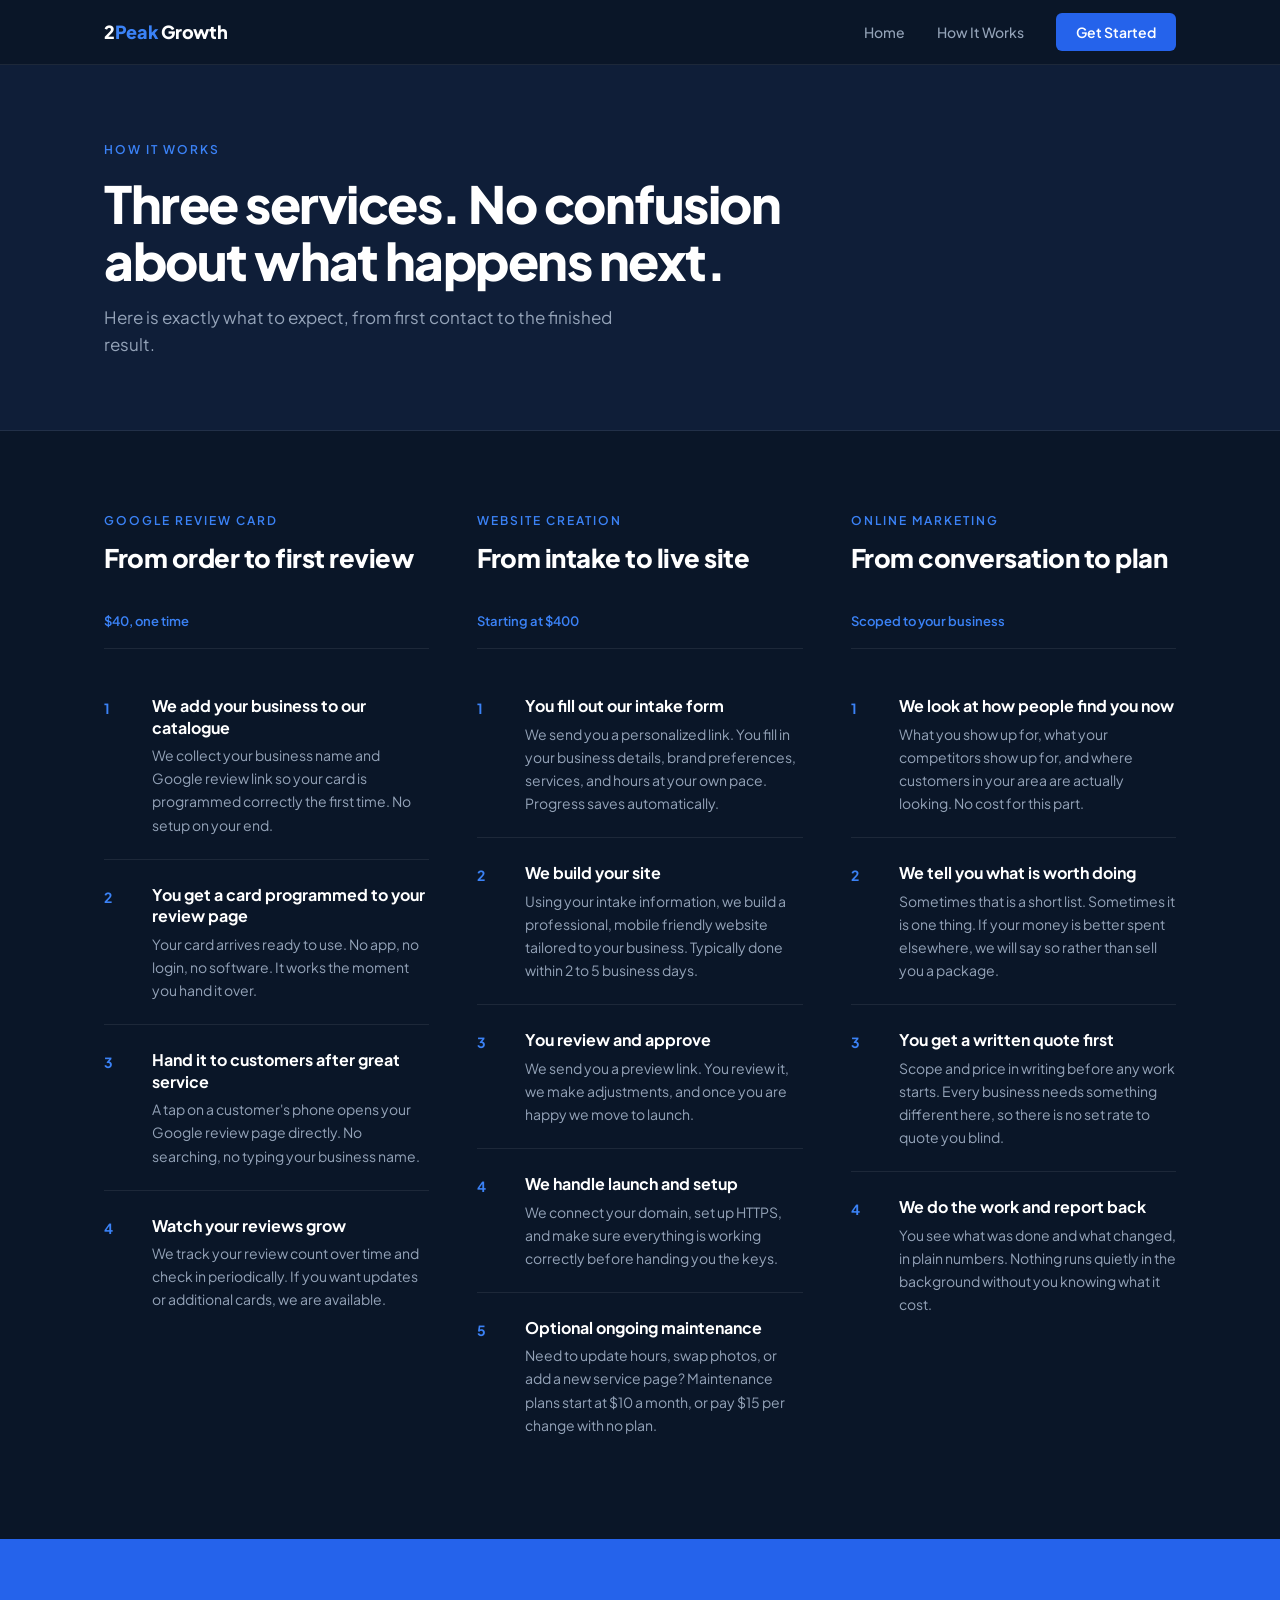
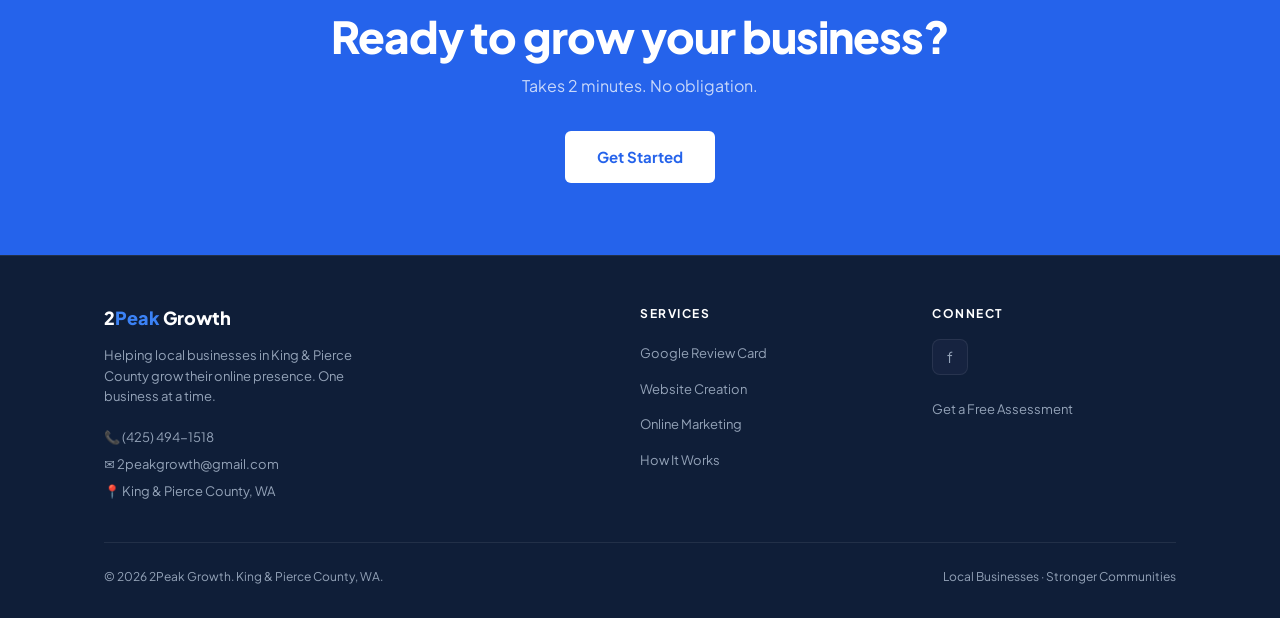
==== commit ea7bdc04: "Add files via upload" ====
--- a/how-it-works.html
+++ b/how-it-works.html
@@ -3,11 +3,10 @@
 <head>
   <meta charset="UTF-8">
   <meta name="viewport" content="width=device-width, initial-scale=1.0">
-  <meta name="description" content="See exactly how 2Peak Growth works — from first contact to your first new review or a live website.">
-  <title>How It Works — 2Peak Growth</title>
+  <meta name="description" content="See exactly how 2Peak Growth works, from first contact to your first new review, a live website, or a marketing plan.">
+  <title>How It Works | 2Peak Growth</title>
   <link rel="stylesheet" href="css/style.css">
   <style>
-    .process-section { padding: 80px 0; }
     .process-label {
       font-size: 12px;
       font-weight: 600;
@@ -17,17 +16,17 @@
       margin-bottom: 8px;
     }
     .process-title {
-      font-size: clamp(28px, 3vw, 40px);
+      font-size: clamp(22px, 2vw, 26px);
       font-weight: 800;
-      letter-spacing: -1px;
-      margin-bottom: 48px;
+      letter-spacing: -0.5px;
+      margin-bottom: 32px;
     }
     .step-list { display: flex; flex-direction: column; gap: 2px; }
     .step-item {
       display: grid;
-      grid-template-columns: 48px 1fr;
-      gap: 24px;
-      padding: 28px 32px 28px 0;
+      grid-template-columns: 32px 1fr;
+      gap: 16px;
+      padding: 22px 0;
       border-bottom: 1px solid var(--border);
       align-items: start;
     }
@@ -39,19 +38,15 @@
       padding-top: 2px;
     }
     .step-body-title {
-      font-size: 17px;
+      font-size: 16px;
       font-weight: 700;
       margin-bottom: 6px;
+      line-height: 1.35;
     }
     .step-body-desc {
       font-size: 14px;
       color: var(--muted);
       line-height: 1.65;
-    }
-    .process-divider {
-      border: none;
-      border-top: 1px solid var(--border);
-      margin: 0;
     }
     .page-hero {
       padding: 140px 0 72px;
@@ -69,14 +64,30 @@
       color: var(--muted);
       max-width: 520px;
     }
-    .two-col {
+
+    /* Three services now, so the old two-column split becomes a
+       three-column track. The 80px gutter that worked for two is
+       too wide for three; 48px keeps the columns readable. */
+    .three-col {
       display: grid;
-      grid-template-columns: 1fr 1fr;
-      gap: 80px;
+      grid-template-columns: repeat(3, 1fr);
+      gap: 48px;
+    }
+    .track-price {
+      font-size: 13px;
+      font-weight: 600;
+      color: var(--blue-light);
+      margin-bottom: 24px;
+      padding-bottom: 16px;
+      border-bottom: 1px solid var(--border);
+    }
+
+    @media (max-width: 1040px) and (min-width: 769px) {
+      .three-col { grid-template-columns: 1fr 1fr; gap: 56px; }
     }
     @media (max-width: 768px) {
-      .two-col { grid-template-columns: 1fr; gap: 48px; }
-      .step-item { grid-template-columns: 40px 1fr; gap: 16px; padding: 24px 0; }
+      .three-col { grid-template-columns: 1fr; gap: 56px; }
+      .step-item { grid-template-columns: 28px 1fr; gap: 14px; padding: 20px 0; }
     }
   </style>
 </head>
@@ -90,7 +101,7 @@
       <li><a href="how-it-works.html">How It Works</a></li>
       <li><a href="start.html" class="nav-cta">Get Started</a></li>
     </ul>
-    <div class="nav-hamburger" id="hamburger" onclick="toggleNav()">
+    <div class="nav-hamburger" id="hamburger" onclick="toggleNav()" aria-label="Menu">
       <span></span><span></span><span></span>
     </div>
   </div>
@@ -99,17 +110,18 @@
 <div class="page-hero">
   <div class="container">
     <div class="section-label">How It Works</div>
-    <h1>Two services. No confusion<br>about what happens next.</h1>
+    <h1>Three services. No confusion<br>about what happens next.</h1>
     <p>Here is exactly what to expect, from first contact to the finished result.</p>
   </div>
 </div>
 
 <section style="padding: 80px 0; background: var(--navy);">
-  <div class="container two-col">
+  <div class="container three-col">
 
     <div>
       <div class="process-label">Google Review Card</div>
       <div class="process-title">From order to first review</div>
+      <div class="track-price">$40, one time</div>
       <div class="step-list">
         <div class="step-item">
           <div class="step-n">1</div>
@@ -121,7 +133,7 @@
         <div class="step-item">
           <div class="step-n">2</div>
           <div>
-            <div class="step-body-title">You get a tap card programmed to your review page</div>
+            <div class="step-body-title">You get a card programmed to your review page</div>
             <p class="step-body-desc">Your card arrives ready to use. No app, no login, no software. It works the moment you hand it over.</p>
           </div>
         </div>
@@ -129,7 +141,7 @@
           <div class="step-n">3</div>
           <div>
             <div class="step-body-title">Hand it to customers after great service</div>
-            <p class="step-body-desc">One tap on a customer's phone opens your Google review page directly. No searching, no typing your business name.</p>
+            <p class="step-body-desc">A tap on a customer's phone opens your Google review page directly. No searching, no typing your business name.</p>
           </div>
         </div>
         <div class="step-item">
@@ -145,6 +157,7 @@
     <div>
       <div class="process-label">Website Creation</div>
       <div class="process-title">From intake to live site</div>
+      <div class="track-price">Starting at $400</div>
       <div class="step-list">
         <div class="step-item">
           <div class="step-n">1</div>
@@ -157,7 +170,7 @@
           <div class="step-n">2</div>
           <div>
             <div class="step-body-title">We build your site</div>
-            <p class="step-body-desc">Using your intake information, we build a professional, mobile-friendly website tailored to your business. Typically done within 2 to 5 business days.</p>
+            <p class="step-body-desc">Using your intake information, we build a professional, mobile friendly website tailored to your business. Typically done within 2 to 5 business days.</p>
           </div>
         </div>
         <div class="step-item">
@@ -178,7 +191,43 @@
           <div class="step-n">5</div>
           <div>
             <div class="step-body-title">Optional ongoing maintenance</div>
-            <p class="step-body-desc">Need to update hours, swap photos, or add a new service page? We offer flexible maintenance plans so your site stays current without the hassle.</p>
+            <p class="step-body-desc">Need to update hours, swap photos, or add a new service page? Maintenance plans start at $10 a month, or pay $15 per change with no plan.</p>
+          </div>
+        </div>
+      </div>
+    </div>
+
+    <div>
+      <div class="process-label">Online Marketing</div>
+      <div class="process-title">From conversation to plan</div>
+      <div class="track-price">Scoped to your business</div>
+      <div class="step-list">
+        <div class="step-item">
+          <div class="step-n">1</div>
+          <div>
+            <div class="step-body-title">We look at how people find you now</div>
+            <p class="step-body-desc">What you show up for, what your competitors show up for, and where customers in your area are actually looking. No cost for this part.</p>
+          </div>
+        </div>
+        <div class="step-item">
+          <div class="step-n">2</div>
+          <div>
+            <div class="step-body-title">We tell you what is worth doing</div>
+            <p class="step-body-desc">Sometimes that is a short list. Sometimes it is one thing. If your money is better spent elsewhere, we will say so rather than sell you a package.</p>
+          </div>
+        </div>
+        <div class="step-item">
+          <div class="step-n">3</div>
+          <div>
+            <div class="step-body-title">You get a written quote first</div>
+            <p class="step-body-desc">Scope and price in writing before any work starts. Every business needs something different here, so there is no set rate to quote you blind.</p>
+          </div>
+        </div>
+        <div class="step-item">
+          <div class="step-n">4</div>
+          <div>
+            <div class="step-body-title">We do the work and report back</div>
+            <p class="step-body-desc">You see what was done and what changed, in plain numbers. Nothing runs quietly in the background without you knowing what it cost.</p>
           </div>
         </div>
       </div>
@@ -215,6 +264,7 @@
         <ul class="footer-links">
           <li><a href="start.html">Google Review Card</a></li>
           <li><a href="start.html">Website Creation</a></li>
+          <li><a href="start.html">Online Marketing</a></li>
           <li><a href="how-it-works.html">How It Works</a></li>
         </ul>
       </div>
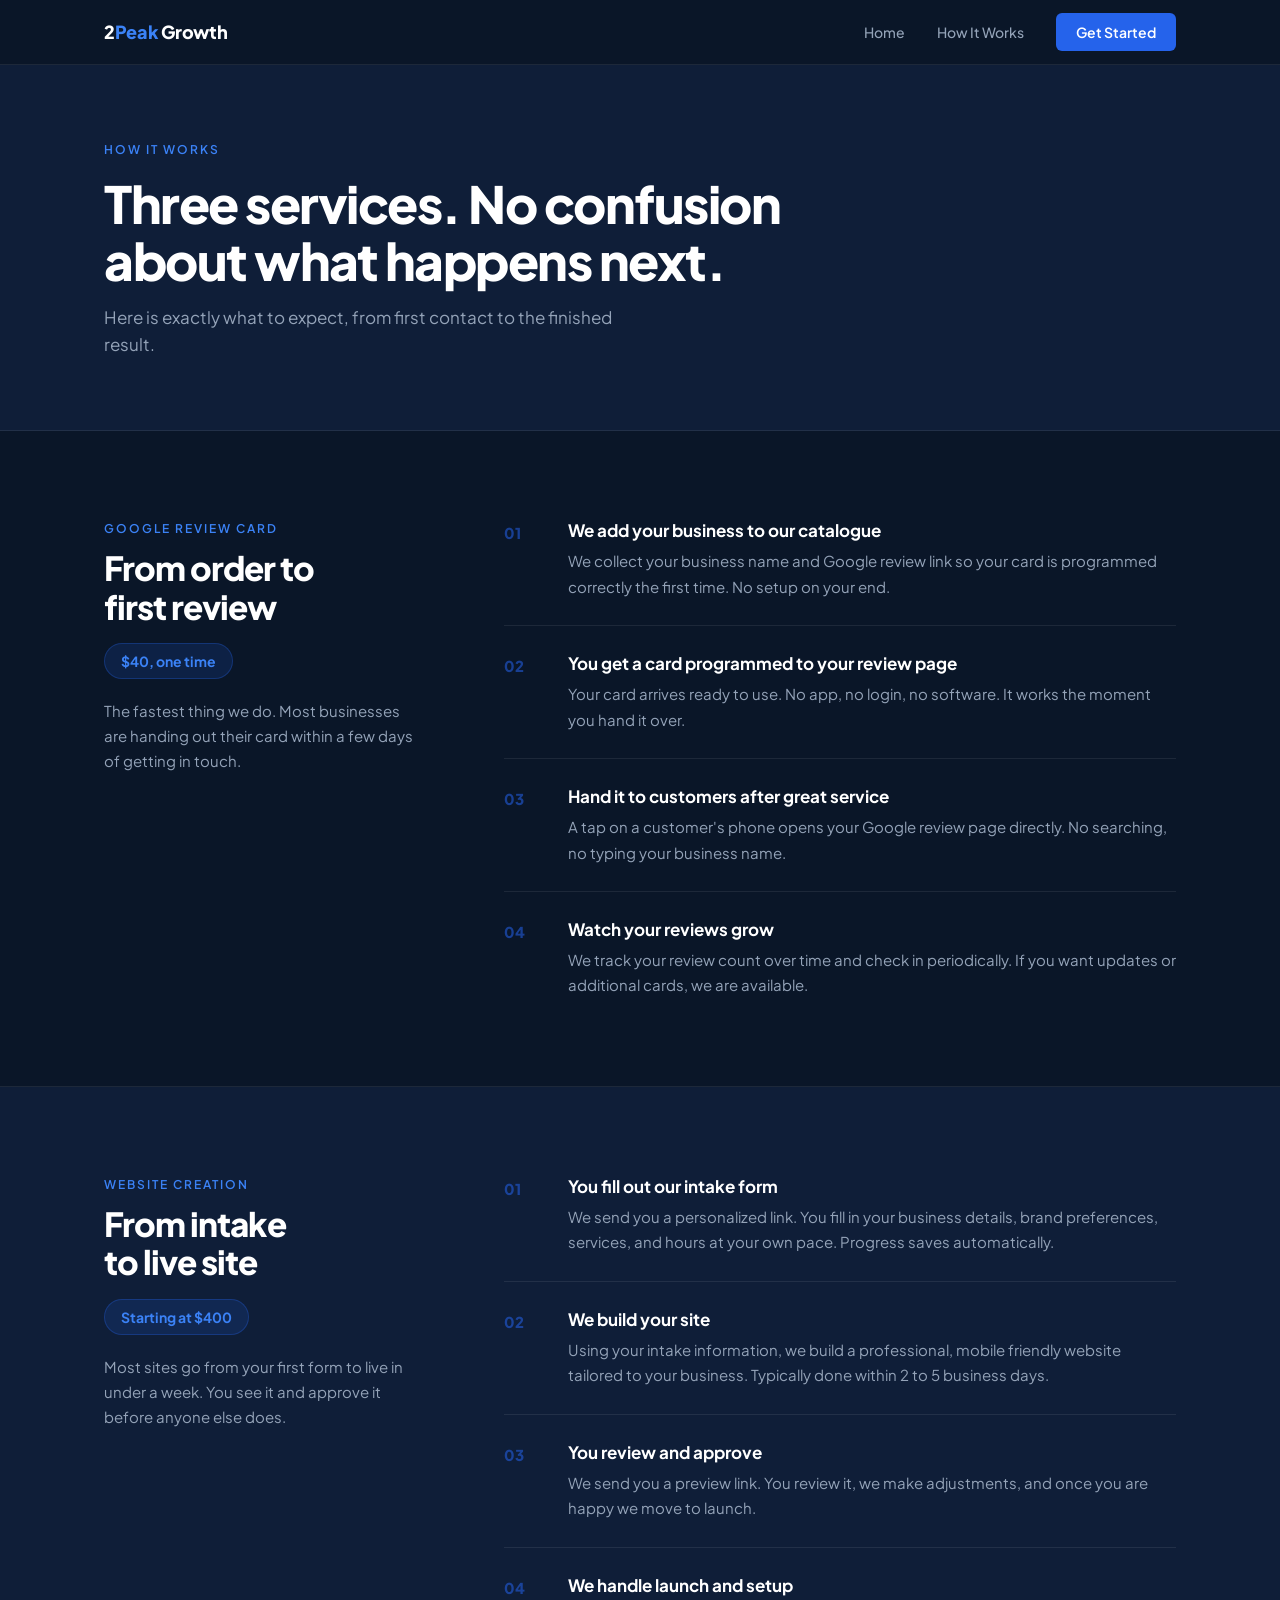
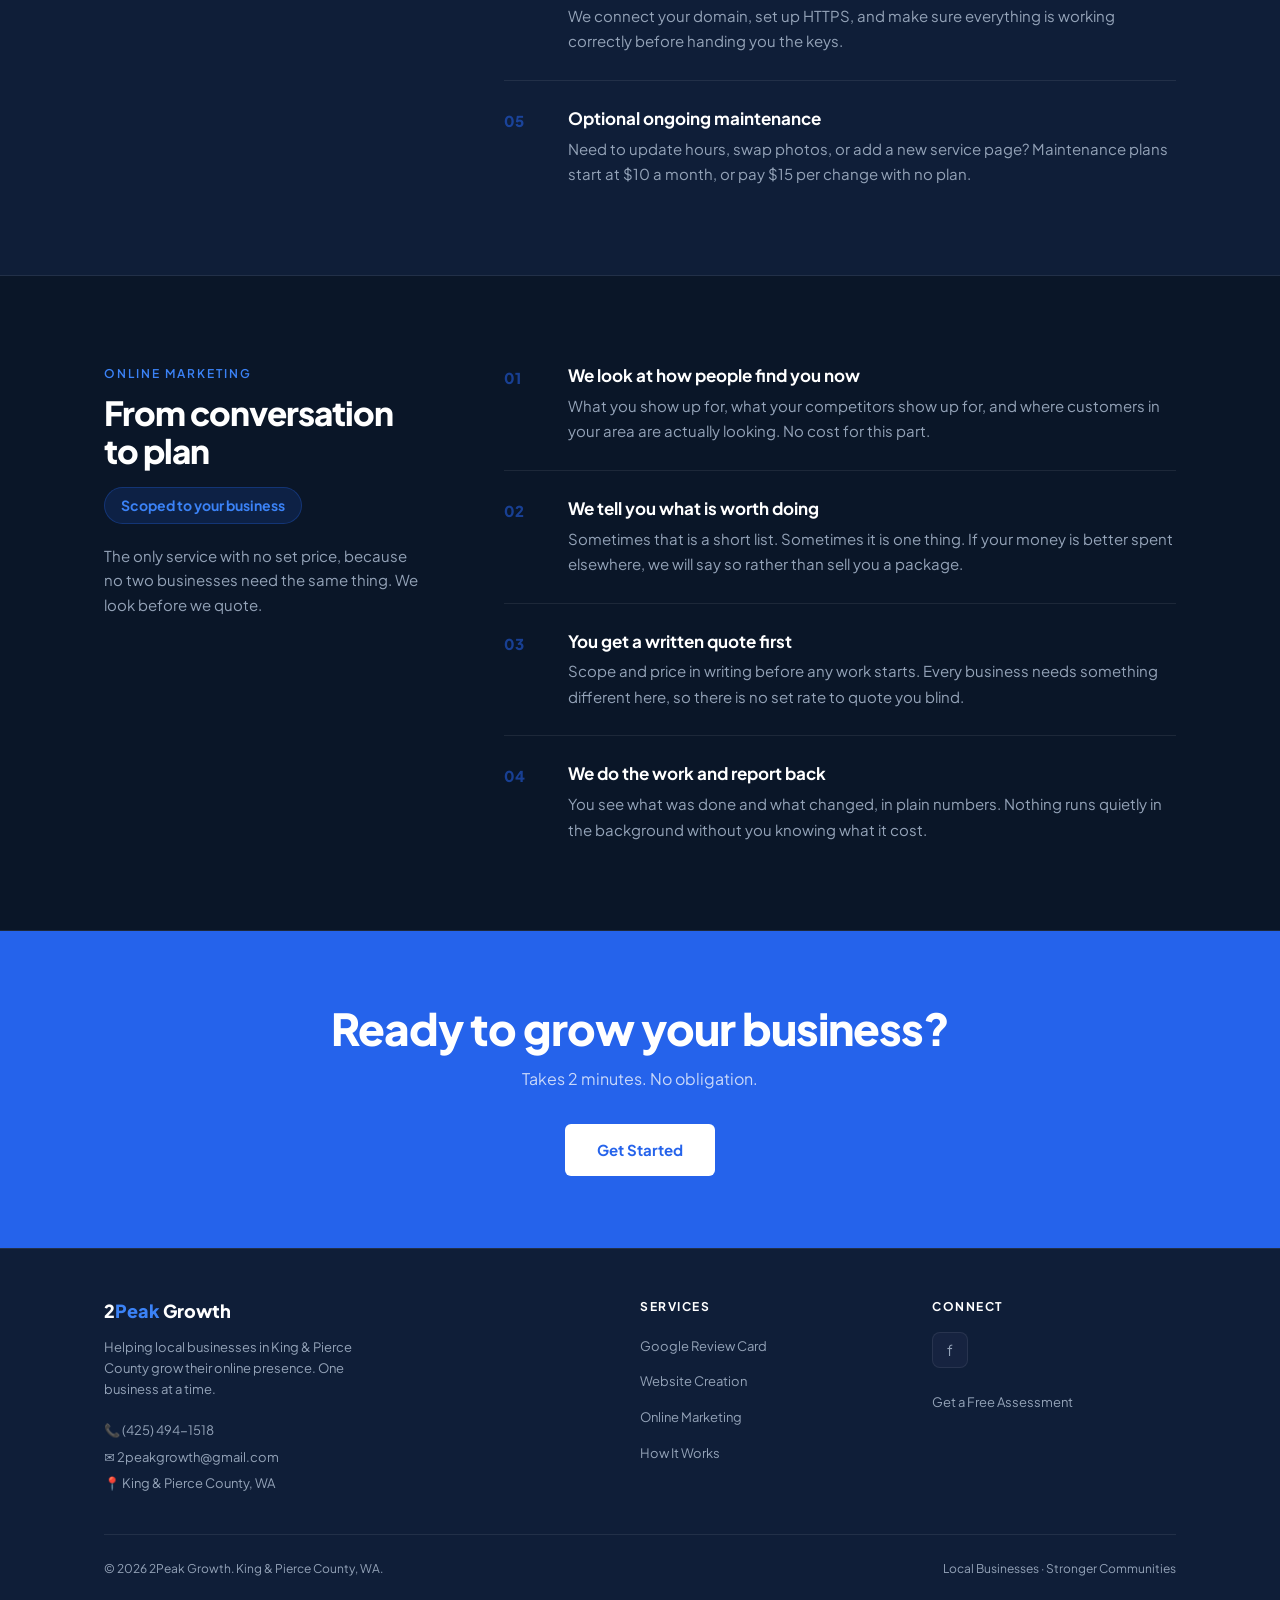
==== commit a1f12d46: "Add files via upload" ====
--- a/how-it-works.html
+++ b/how-it-works.html
@@ -7,87 +7,111 @@
   <title>How It Works | 2Peak Growth</title>
   <link rel="stylesheet" href="css/style.css">
   <style>
-    .process-label {
+    .page-hero {
+      padding: 140px 0 72px;
+      background: var(--navy-mid);
+      border-bottom: 1px solid var(--border);
+    }
+    .page-hero h1 {
+      font-size: clamp(32px, 4vw, 52px);
+      font-weight: 800;
+      letter-spacing: -1.5px;
+      margin-bottom: 16px;
+    }
+    .page-hero p { font-size: 17px; color: var(--muted); max-width: 520px; }
+
+    /* ── Service band ─────────────────────────────────────────
+       One service per full-width band. The left rail holds name,
+       price and summary and sticks while you read the steps; the
+       right column is a single readable measure.
+
+       Three side-by-side columns forced every step heading to wrap
+       to two lines and left the page bottom ragged, because the
+       tracks have 4, 5 and 4 steps and nothing lined up. Stacking
+       makes the uneven counts stop mattering. */
+    .track {
+      padding: 88px 0;
+      border-bottom: 1px solid var(--border);
+    }
+    .track:nth-of-type(even) { background: var(--navy-mid); }
+    .track-inner {
+      display: grid;
+      grid-template-columns: 320px 1fr;
+      gap: 80px;
+      align-items: start;
+    }
+    .track-rail { position: sticky; top: 100px; }
+    .track-label {
       font-size: 12px;
       font-weight: 600;
       letter-spacing: 2px;
       text-transform: uppercase;
       color: var(--blue-light);
-      margin-bottom: 8px;
-    }
-    .process-title {
-      font-size: clamp(22px, 2vw, 26px);
+      margin-bottom: 10px;
+    }
+    .track-title {
+      font-size: clamp(26px, 2.6vw, 34px);
       font-weight: 800;
-      letter-spacing: -0.5px;
-      margin-bottom: 32px;
-    }
-    .step-list { display: flex; flex-direction: column; gap: 2px; }
-    .step-item {
-      display: grid;
-      grid-template-columns: 32px 1fr;
-      gap: 16px;
-      padding: 22px 0;
-      border-bottom: 1px solid var(--border);
-      align-items: start;
-    }
-    .step-item:last-child { border-bottom: none; }
-    .step-n {
+      letter-spacing: -1px;
+      line-height: 1.15;
+      margin-bottom: 18px;
+    }
+    .track-price {
+      display: inline-block;
       font-size: 14px;
       font-weight: 700;
       color: var(--blue-light);
+      background: var(--blue-glow);
+      border: 1px solid rgba(37,99,235,0.3);
+      border-radius: 999px;
+      padding: 6px 16px;
+      margin-bottom: 20px;
+    }
+    .track-summary {
+      font-size: 15px;
+      color: var(--muted);
+      line-height: 1.65;
+    }
+
+    .step-list { display: flex; flex-direction: column; }
+    .step-item {
+      display: grid;
+      grid-template-columns: 40px 1fr;
+      gap: 24px;
+      padding: 26px 0;
+      border-bottom: 1px solid var(--border);
+      align-items: start;
+    }
+    .step-item:first-child { padding-top: 0; }
+    .step-item:last-child { border-bottom: none; padding-bottom: 0; }
+    .step-n {
+      font-size: 15px;
+      font-weight: 800;
+      color: var(--blue);
+      opacity: 0.55;
       padding-top: 2px;
     }
     .step-body-title {
-      font-size: 16px;
+      font-size: 17px;
       font-weight: 700;
       margin-bottom: 6px;
       line-height: 1.35;
     }
     .step-body-desc {
-      font-size: 14px;
+      font-size: 15px;
       color: var(--muted);
-      line-height: 1.65;
-    }
-    .page-hero {
-      padding: 140px 0 72px;
-      background: var(--navy-mid);
-      border-bottom: 1px solid var(--border);
-    }
-    .page-hero h1 {
-      font-size: clamp(32px, 4vw, 52px);
-      font-weight: 800;
-      letter-spacing: -1.5px;
-      margin-bottom: 16px;
-    }
-    .page-hero p {
-      font-size: 17px;
-      color: var(--muted);
-      max-width: 520px;
-    }
-
-    /* Three services now, so the old two-column split becomes a
-       three-column track. The 80px gutter that worked for two is
-       too wide for three; 48px keeps the columns readable. */
-    .three-col {
-      display: grid;
-      grid-template-columns: repeat(3, 1fr);
-      gap: 48px;
-    }
-    .track-price {
-      font-size: 13px;
-      font-weight: 600;
-      color: var(--blue-light);
-      margin-bottom: 24px;
-      padding-bottom: 16px;
-      border-bottom: 1px solid var(--border);
-    }
-
-    @media (max-width: 1040px) and (min-width: 769px) {
-      .three-col { grid-template-columns: 1fr 1fr; gap: 56px; }
+      line-height: 1.7;
+      max-width: 62ch;
+    }
+
+    @media (max-width: 1000px) {
+      .track { padding: 64px 0; }
+      .track-inner { grid-template-columns: 1fr; gap: 36px; }
+      .track-rail { position: static; }
     }
     @media (max-width: 768px) {
-      .three-col { grid-template-columns: 1fr; gap: 56px; }
-      .step-item { grid-template-columns: 28px 1fr; gap: 14px; padding: 20px 0; }
+      .step-item { grid-template-columns: 28px 1fr; gap: 16px; padding: 22px 0; }
+      .step-body-desc { font-size: 14px; }
     }
   </style>
 </head>
@@ -115,124 +139,145 @@
   </div>
 </div>
 
-<section style="padding: 80px 0; background: var(--navy);">
-  <div class="container three-col">
-
-    <div>
-      <div class="process-label">Google Review Card</div>
-      <div class="process-title">From order to first review</div>
+<!-- ── Review card ──────────────────────────────────────────── -->
+<section class="track">
+  <div class="container track-inner">
+    <div class="track-rail">
+      <div class="track-label">Google Review Card</div>
+      <div class="track-title">From order to<br>first review</div>
       <div class="track-price">$40, one time</div>
-      <div class="step-list">
-        <div class="step-item">
-          <div class="step-n">1</div>
-          <div>
-            <div class="step-body-title">We add your business to our catalogue</div>
-            <p class="step-body-desc">We collect your business name and Google review link so your card is programmed correctly the first time. No setup on your end.</p>
-          </div>
-        </div>
-        <div class="step-item">
-          <div class="step-n">2</div>
-          <div>
-            <div class="step-body-title">You get a card programmed to your review page</div>
-            <p class="step-body-desc">Your card arrives ready to use. No app, no login, no software. It works the moment you hand it over.</p>
-          </div>
-        </div>
-        <div class="step-item">
-          <div class="step-n">3</div>
-          <div>
-            <div class="step-body-title">Hand it to customers after great service</div>
-            <p class="step-body-desc">A tap on a customer's phone opens your Google review page directly. No searching, no typing your business name.</p>
-          </div>
-        </div>
-        <div class="step-item">
-          <div class="step-n">4</div>
-          <div>
-            <div class="step-body-title">Watch your reviews grow</div>
-            <p class="step-body-desc">We track your review count over time and check in periodically. If you want updates or additional cards, we are available.</p>
-          </div>
-        </div>
-      </div>
-    </div>
-
-    <div>
-      <div class="process-label">Website Creation</div>
-      <div class="process-title">From intake to live site</div>
+      <p class="track-summary">
+        The fastest thing we do. Most businesses are handing out their card
+        within a few days of getting in touch.
+      </p>
+    </div>
+    <div class="step-list">
+      <div class="step-item">
+        <div class="step-n">01</div>
+        <div>
+          <div class="step-body-title">We add your business to our catalogue</div>
+          <p class="step-body-desc">We collect your business name and Google review link so your card is programmed correctly the first time. No setup on your end.</p>
+        </div>
+      </div>
+      <div class="step-item">
+        <div class="step-n">02</div>
+        <div>
+          <div class="step-body-title">You get a card programmed to your review page</div>
+          <p class="step-body-desc">Your card arrives ready to use. No app, no login, no software. It works the moment you hand it over.</p>
+        </div>
+      </div>
+      <div class="step-item">
+        <div class="step-n">03</div>
+        <div>
+          <div class="step-body-title">Hand it to customers after great service</div>
+          <p class="step-body-desc">A tap on a customer's phone opens your Google review page directly. No searching, no typing your business name.</p>
+        </div>
+      </div>
+      <div class="step-item">
+        <div class="step-n">04</div>
+        <div>
+          <div class="step-body-title">Watch your reviews grow</div>
+          <p class="step-body-desc">We track your review count over time and check in periodically. If you want updates or additional cards, we are available.</p>
+        </div>
+      </div>
+    </div>
+  </div>
+</section>
+
+<!-- ── Website ──────────────────────────────────────────────── -->
+<section class="track">
+  <div class="container track-inner">
+    <div class="track-rail">
+      <div class="track-label">Website Creation</div>
+      <div class="track-title">From intake<br>to live site</div>
       <div class="track-price">Starting at $400</div>
-      <div class="step-list">
-        <div class="step-item">
-          <div class="step-n">1</div>
-          <div>
-            <div class="step-body-title">You fill out our intake form</div>
-            <p class="step-body-desc">We send you a personalized link. You fill in your business details, brand preferences, services, and hours at your own pace. Progress saves automatically.</p>
-          </div>
-        </div>
-        <div class="step-item">
-          <div class="step-n">2</div>
-          <div>
-            <div class="step-body-title">We build your site</div>
-            <p class="step-body-desc">Using your intake information, we build a professional, mobile friendly website tailored to your business. Typically done within 2 to 5 business days.</p>
-          </div>
-        </div>
-        <div class="step-item">
-          <div class="step-n">3</div>
-          <div>
-            <div class="step-body-title">You review and approve</div>
-            <p class="step-body-desc">We send you a preview link. You review it, we make adjustments, and once you are happy we move to launch.</p>
-          </div>
-        </div>
-        <div class="step-item">
-          <div class="step-n">4</div>
-          <div>
-            <div class="step-body-title">We handle launch and setup</div>
-            <p class="step-body-desc">We connect your domain, set up HTTPS, and make sure everything is working correctly before handing you the keys.</p>
-          </div>
-        </div>
-        <div class="step-item">
-          <div class="step-n">5</div>
-          <div>
-            <div class="step-body-title">Optional ongoing maintenance</div>
-            <p class="step-body-desc">Need to update hours, swap photos, or add a new service page? Maintenance plans start at $10 a month, or pay $15 per change with no plan.</p>
-          </div>
-        </div>
-      </div>
-    </div>
-
-    <div>
-      <div class="process-label">Online Marketing</div>
-      <div class="process-title">From conversation to plan</div>
+      <p class="track-summary">
+        Most sites go from your first form to live in under a week. You see it
+        and approve it before anyone else does.
+      </p>
+    </div>
+    <div class="step-list">
+      <div class="step-item">
+        <div class="step-n">01</div>
+        <div>
+          <div class="step-body-title">You fill out our intake form</div>
+          <p class="step-body-desc">We send you a personalized link. You fill in your business details, brand preferences, services, and hours at your own pace. Progress saves automatically.</p>
+        </div>
+      </div>
+      <div class="step-item">
+        <div class="step-n">02</div>
+        <div>
+          <div class="step-body-title">We build your site</div>
+          <p class="step-body-desc">Using your intake information, we build a professional, mobile friendly website tailored to your business. Typically done within 2 to 5 business days.</p>
+        </div>
+      </div>
+      <div class="step-item">
+        <div class="step-n">03</div>
+        <div>
+          <div class="step-body-title">You review and approve</div>
+          <p class="step-body-desc">We send you a preview link. You review it, we make adjustments, and once you are happy we move to launch.</p>
+        </div>
+      </div>
+      <div class="step-item">
+        <div class="step-n">04</div>
+        <div>
+          <div class="step-body-title">We handle launch and setup</div>
+          <p class="step-body-desc">We connect your domain, set up HTTPS, and make sure everything is working correctly before handing you the keys.</p>
+        </div>
+      </div>
+      <div class="step-item">
+        <div class="step-n">05</div>
+        <div>
+          <div class="step-body-title">Optional ongoing maintenance</div>
+          <p class="step-body-desc">Need to update hours, swap photos, or add a new service page? Maintenance plans start at $10 a month, or pay $15 per change with no plan.</p>
+        </div>
+      </div>
+    </div>
+  </div>
+</section>
+
+<!-- ── Marketing ────────────────────────────────────────────── -->
+<section class="track">
+  <div class="container track-inner">
+    <div class="track-rail">
+      <div class="track-label">Online Marketing</div>
+      <div class="track-title">From conversation<br>to plan</div>
       <div class="track-price">Scoped to your business</div>
-      <div class="step-list">
-        <div class="step-item">
-          <div class="step-n">1</div>
-          <div>
-            <div class="step-body-title">We look at how people find you now</div>
-            <p class="step-body-desc">What you show up for, what your competitors show up for, and where customers in your area are actually looking. No cost for this part.</p>
-          </div>
-        </div>
-        <div class="step-item">
-          <div class="step-n">2</div>
-          <div>
-            <div class="step-body-title">We tell you what is worth doing</div>
-            <p class="step-body-desc">Sometimes that is a short list. Sometimes it is one thing. If your money is better spent elsewhere, we will say so rather than sell you a package.</p>
-          </div>
-        </div>
-        <div class="step-item">
-          <div class="step-n">3</div>
-          <div>
-            <div class="step-body-title">You get a written quote first</div>
-            <p class="step-body-desc">Scope and price in writing before any work starts. Every business needs something different here, so there is no set rate to quote you blind.</p>
-          </div>
-        </div>
-        <div class="step-item">
-          <div class="step-n">4</div>
-          <div>
-            <div class="step-body-title">We do the work and report back</div>
-            <p class="step-body-desc">You see what was done and what changed, in plain numbers. Nothing runs quietly in the background without you knowing what it cost.</p>
-          </div>
-        </div>
-      </div>
-    </div>
-
+      <p class="track-summary">
+        The only service with no set price, because no two businesses need the
+        same thing. We look before we quote.
+      </p>
+    </div>
+    <div class="step-list">
+      <div class="step-item">
+        <div class="step-n">01</div>
+        <div>
+          <div class="step-body-title">We look at how people find you now</div>
+          <p class="step-body-desc">What you show up for, what your competitors show up for, and where customers in your area are actually looking. No cost for this part.</p>
+        </div>
+      </div>
+      <div class="step-item">
+        <div class="step-n">02</div>
+        <div>
+          <div class="step-body-title">We tell you what is worth doing</div>
+          <p class="step-body-desc">Sometimes that is a short list. Sometimes it is one thing. If your money is better spent elsewhere, we will say so rather than sell you a package.</p>
+        </div>
+      </div>
+      <div class="step-item">
+        <div class="step-n">03</div>
+        <div>
+          <div class="step-body-title">You get a written quote first</div>
+          <p class="step-body-desc">Scope and price in writing before any work starts. Every business needs something different here, so there is no set rate to quote you blind.</p>
+        </div>
+      </div>
+      <div class="step-item">
+        <div class="step-n">04</div>
+        <div>
+          <div class="step-body-title">We do the work and report back</div>
+          <p class="step-body-desc">You see what was done and what changed, in plain numbers. Nothing runs quietly in the background without you knowing what it cost.</p>
+        </div>
+      </div>
+    </div>
   </div>
 </section>
 
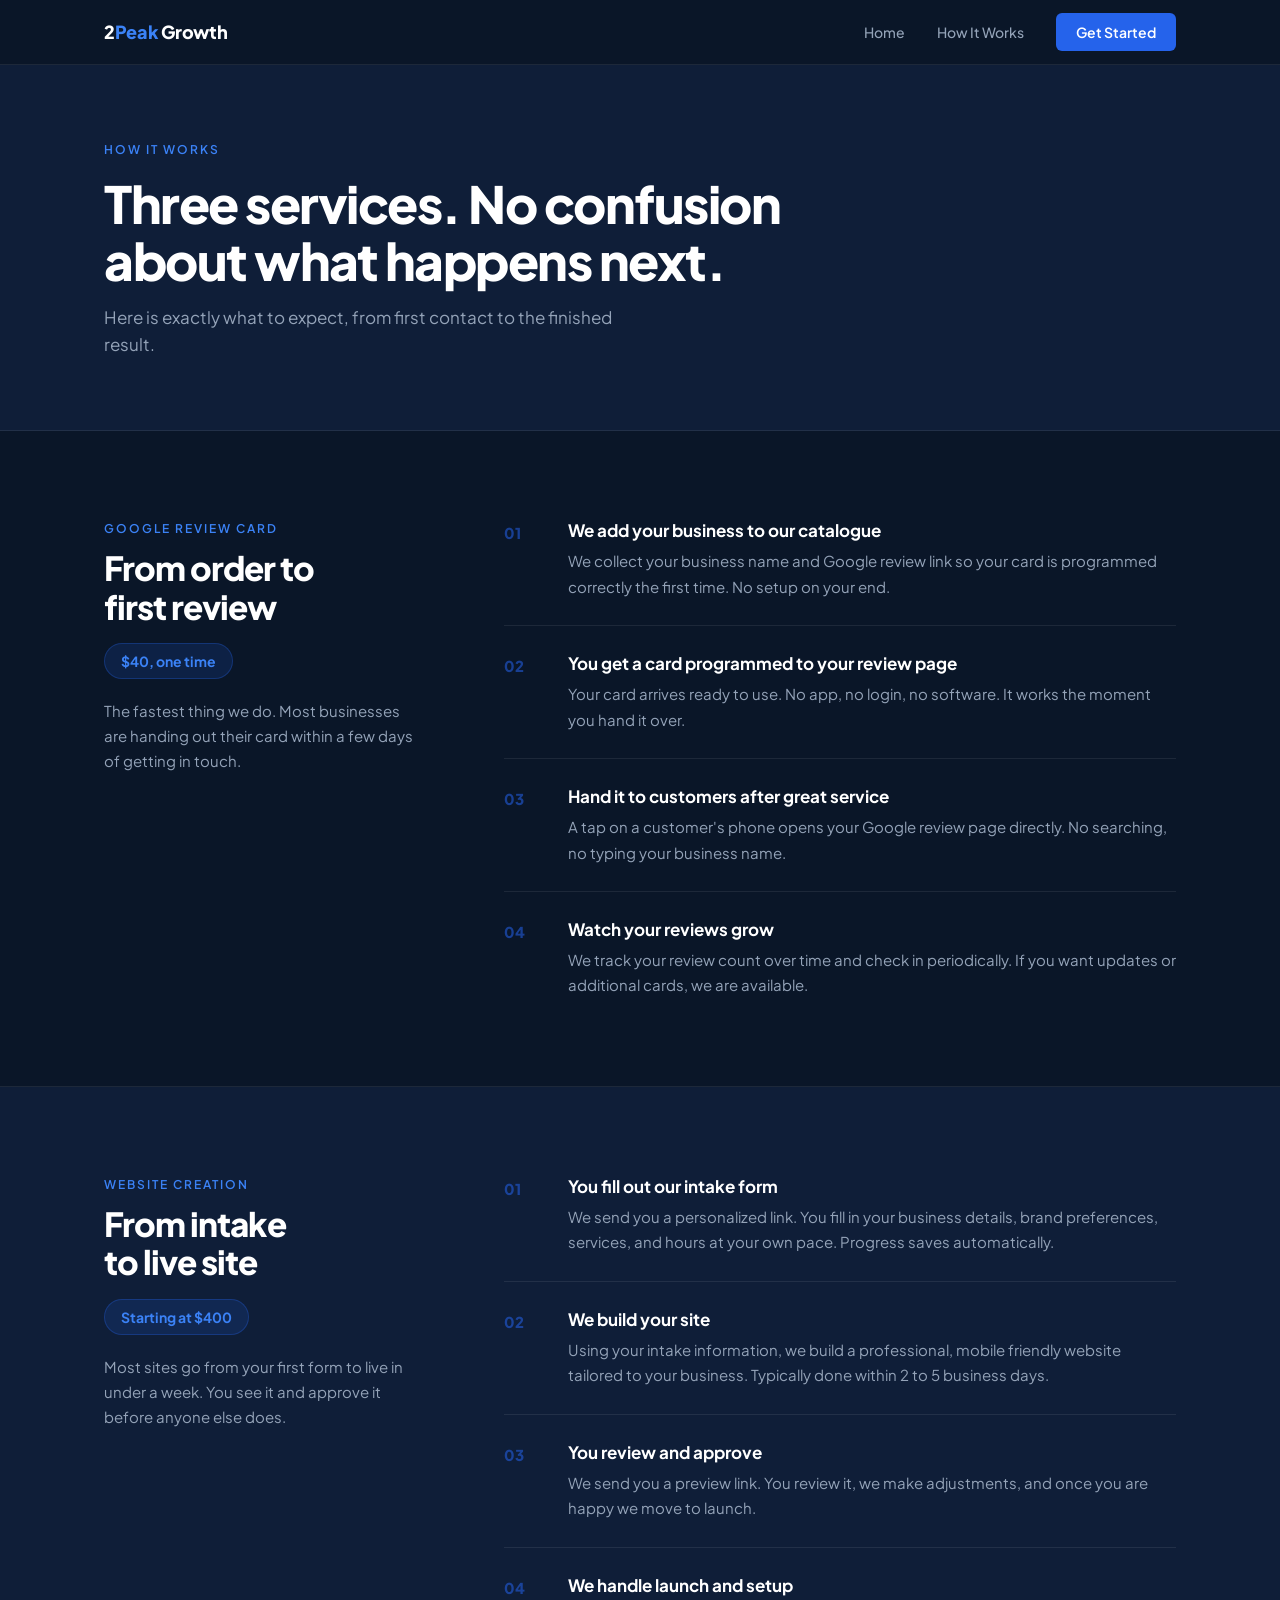
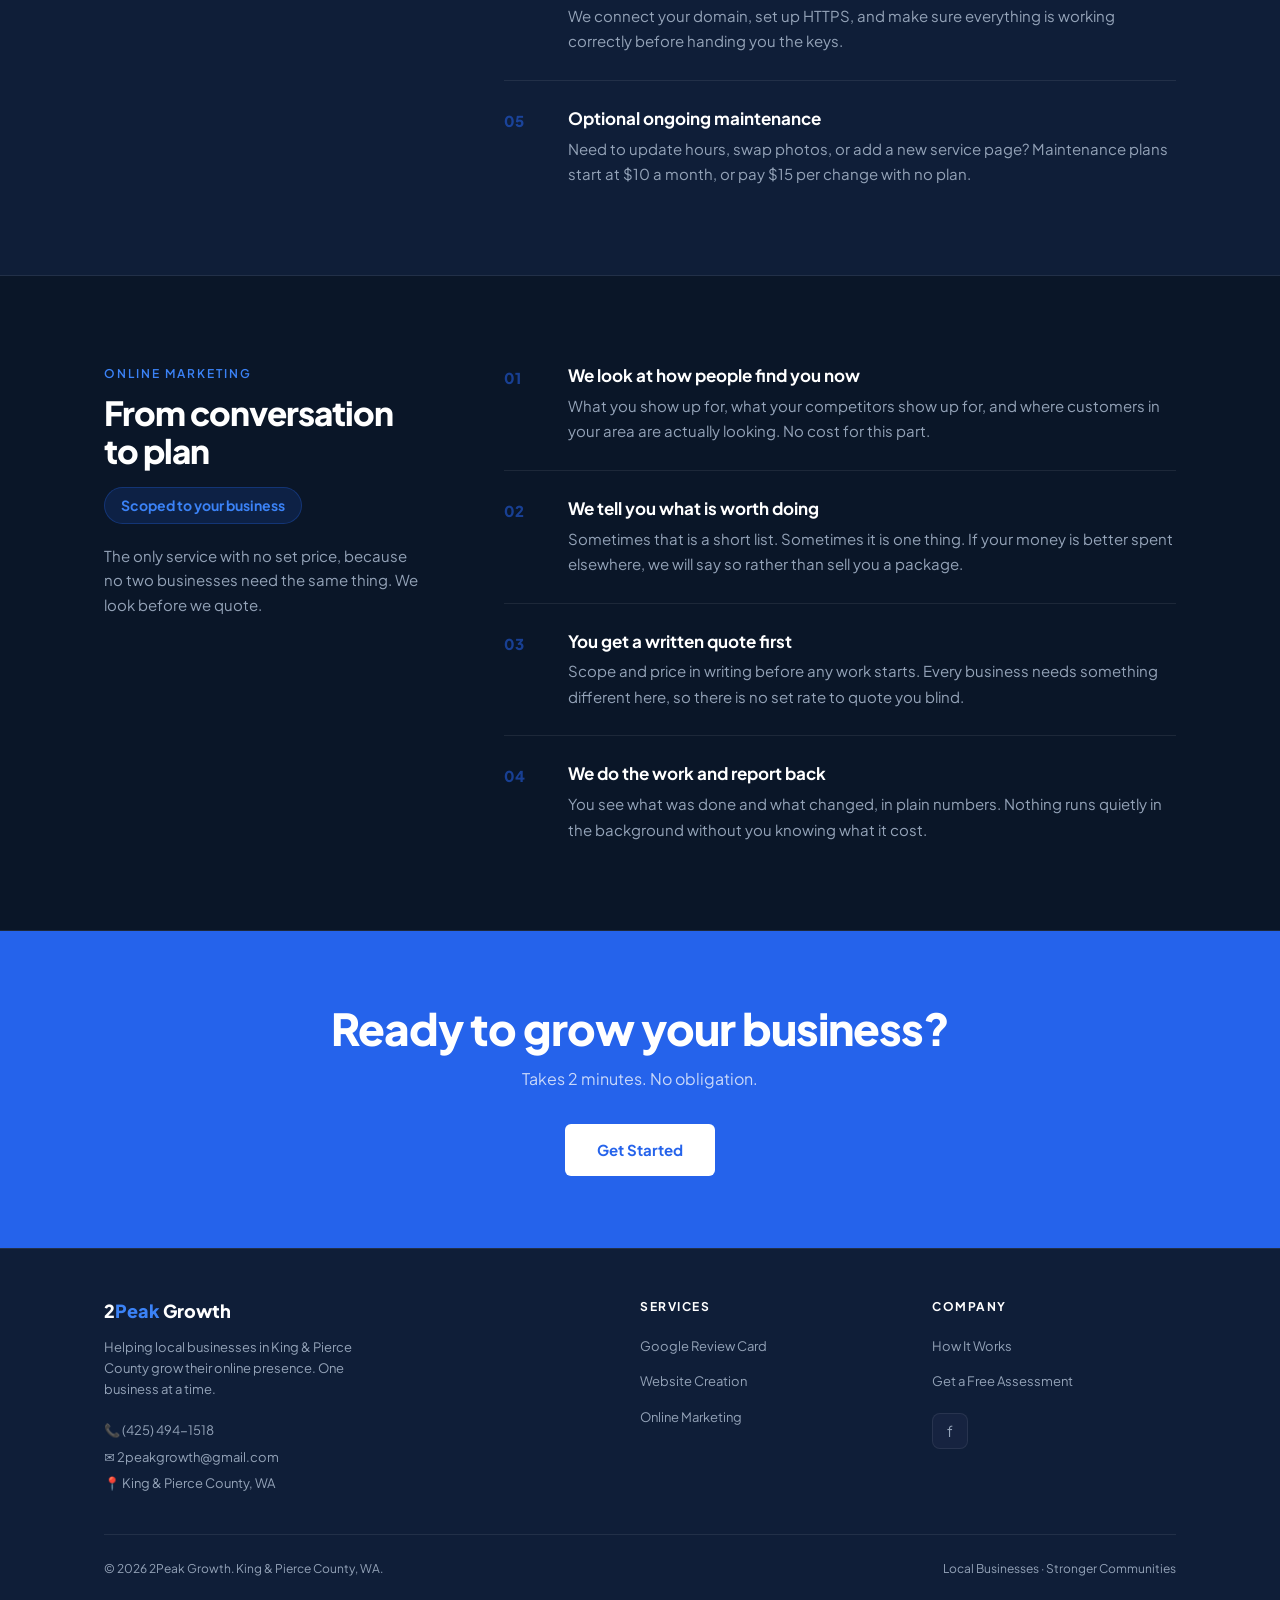
==== commit bd4f9bdc: "Add files via upload" ====
--- a/how-it-works.html
+++ b/how-it-works.html
@@ -310,18 +310,19 @@
           <li><a href="start.html">Google Review Card</a></li>
           <li><a href="start.html">Website Creation</a></li>
           <li><a href="start.html">Online Marketing</a></li>
+        </ul>
+      </div>
+      <div>
+        <div class="footer-heading">Company</div>
+        <ul class="footer-links">
           <li><a href="how-it-works.html">How It Works</a></li>
-        </ul>
-      </div>
-      <div>
-        <div class="footer-heading">Connect</div>
-        <div class="footer-social">
-          <a href="https://www.facebook.com/people/2PeakGrowth/61592983324664/"
-             target="_blank" rel="noopener" class="social-icon" aria-label="Facebook">f</a>
-        </div>
-        <ul class="footer-links" style="margin-top:20px">
           <li><a href="start.html">Get a Free Assessment</a></li>
         </ul>
+        <div class="footer-social" style="margin-top:20px">
+          <a href="https://www.facebook.com/people/2PeakGrowth/61592983324664/"
+             target="_blank" rel="noopener" class="social-icon"
+             aria-label="Facebook">f</a>
+        </div>
       </div>
     </div>
     <div class="footer-bottom">
